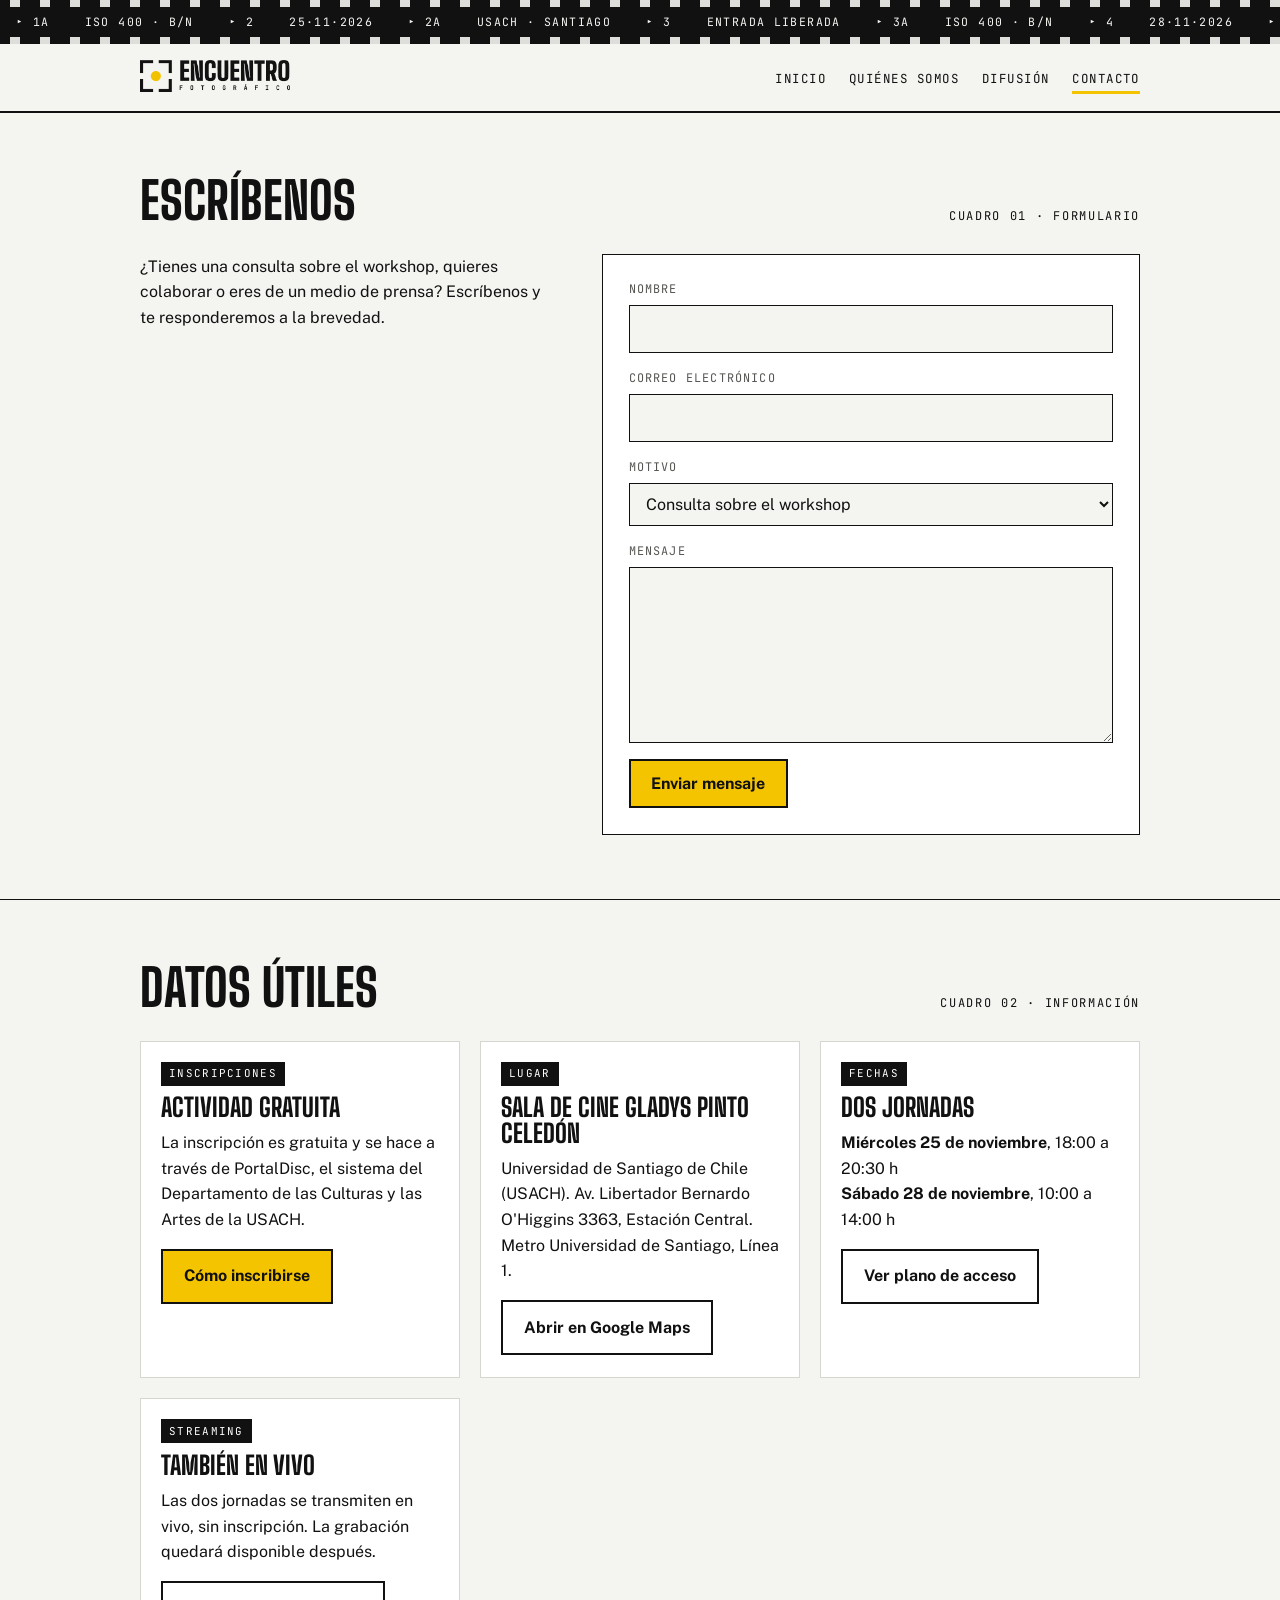
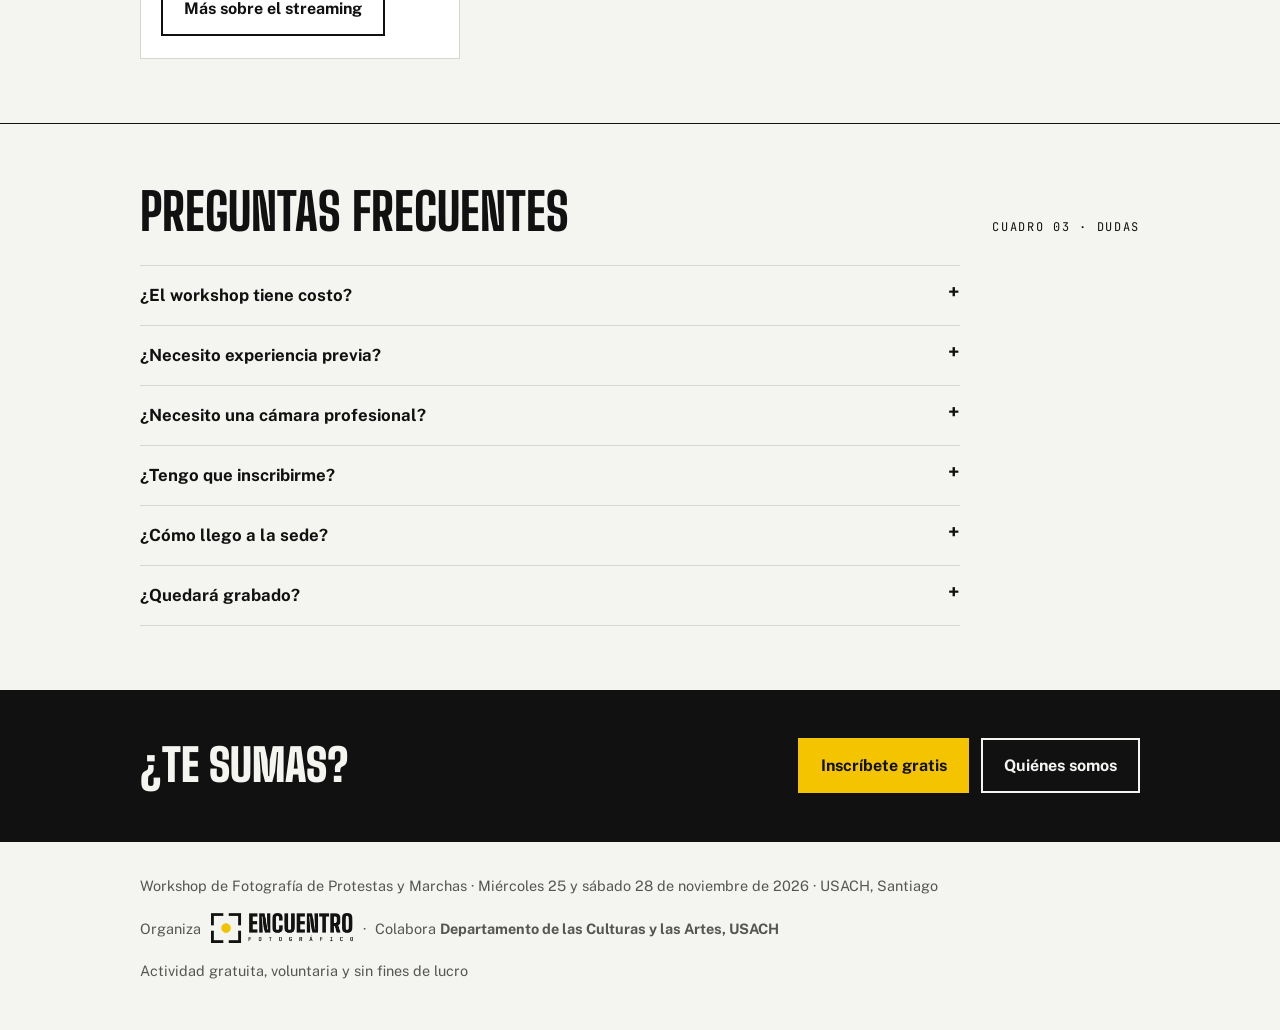
==== contacto.html @ 68d18e59 "Vista previa: gráfica con foto de la flor, título y datos (1200×800, 80 KB) Co-Authored-By: Claude O" ====
<!doctype html>
<html lang="es">
<head>
<meta charset="utf-8">
<meta name="viewport" content="width=device-width,initial-scale=1,viewport-fit=cover">
<meta name="description" content="Inscripciones, lugar, fechas y streaming del Workshop de Fotografía de Protestas y Marchas.">
<meta property="og:title" content="Workshop de Fotografía de Protestas y Marchas">
<meta property="og:description" content="Taller gratuito: técnica, relato, ética y seguridad. Miércoles 25 y sábado 28 de noviembre, USACH, Santiago.">
<meta property="og:type" content="website">
<meta property="og:image" content="https://encuentrofotografico.cl/img/og-grafica.jpg">
<meta property="og:image:secure_url" content="https://encuentrofotografico.cl/img/og-grafica.jpg">
<meta property="og:image:type" content="image/jpeg">
<meta property="og:image:width" content="1200">
<meta property="og:image:height" content="800">
<meta property="og:image:alt" content="Workshop de Fotografía de Protestas y Marchas, gratuito: 25 y 28 de noviembre, USACH, Santiago, también por streaming. Foto de Héctor González de Cunco: un joven ofrece una flor a una fila de carabineros.">
<meta name="twitter:card" content="summary_large_image">

<meta name="theme-color" content="#111111">
<style>*,*::before,*::after{box-sizing:border-box}body{margin:0}img{max-width:100%}[hidden]{display:none!important}</style>
<title>Contacto · Encuentro Fotográfico</title>
<link rel="preconnect" href="https://fonts.googleapis.com">
<link rel="preconnect" href="https://fonts.gstatic.com" crossorigin>
<link rel="stylesheet" href="https://fonts.googleapis.com/css2?family=Big+Shoulders+Display:wght@600;800;900&family=Public+Sans:wght@400;600;700&family=JetBrains+Mono:wght@400;600&display=swap">
<link rel="stylesheet" href="styles.css">
</head>
<body>

<div class="strip" aria-hidden="true"><div class="strip-inner">
  <span>▸ 1A</span><span>ISO 400 · B/N</span><span>▸ 2</span><span>25·11·2026</span><span>▸ 2A</span><span>USACH · SANTIAGO</span><span>▸ 3</span><span>ENTRADA LIBERADA</span><span>▸ 3A</span><span>ISO 400 · B/N</span><span>▸ 4</span><span>28·11·2026</span><span>▸ 4A</span><span>USACH · SANTIAGO</span>
</div></div>

<nav class="site-nav" aria-label="Secciones del sitio">
  <div class="wrap">
    <a class="nav-logo" href="index.html" aria-label="Encuentro Fotográfico, inicio"><img src="img/encuentro-logo-negro.png" alt="" width="1977" height="420"></a>
    <button class="nav-toggle" type="button" aria-expanded="false" aria-controls="nav-panel" aria-label="Abrir menú"><span></span><span></span><span></span></button>
    <div class="nav-panel" id="nav-panel">
      <img decoding="async" loading="lazy" class="panel-logo" src="img/encuentro-logo-blanco.png" alt="Encuentro Fotográfico" width="1977" height="420">
      <div class="panel-title"><span>Workshop gratuito</span><strong>Fotografía de <mark>protestas</mark><br>y marchas</strong></div>
      <ul>
        <li><a href="index.html">Inicio</a></li>
        <li><a href="quienes-somos.html">Quiénes somos</a></li>
        <li><a href="difusion.html">Difusión</a></li>
        <li><a href="contacto.html" aria-current="page">Contacto</a></li>
      </ul>
      <p class="panel-meta">25 y 28 nov 2026 · USACH · Santiago</p>
    </div>
  </div>
</nav>

<main>
  <section class="frame" id="escribenos">
    <div class="wrap">
      <div class="frame-head"><h2>Escríbenos</h2><span class="frame-no">Cuadro 01 · Formulario</span></div>
      <div class="contact">
        <div class="prose">
          <p>¿Tienes una consulta sobre el workshop, quieres colaborar o eres de un medio de prensa? Escríbenos y te responderemos a la brevedad.</p>
                  </div>
        <form id="form-contacto" class="cform" novalidate>
          <label>Nombre<input name="nombre" type="text" autocomplete="name" required></label>
          <label>Correo electrónico<input name="correo" type="email" autocomplete="email" required></label>
          <label>Motivo
            <select name="motivo">
              <option>Consulta sobre el workshop</option>
              <option>Inscripciones</option>
              <option>Prensa</option>
              <option>Quiero colaborar</option>
              <option>Otro</option>
            </select>
          </label>
          <label>Mensaje<textarea name="mensaje" rows="6" required></textarea></label>
          <input type="checkbox" name="botcheck" class="cform-trap" tabindex="-1" autocomplete="off" aria-hidden="true">
          <p class="cform-error" id="cform-error" role="alert" hidden></p>
          <button class="btn" type="submit">Enviar mensaje</button>
          <p class="cform-ok" id="cform-ok" role="status" hidden></p>
        </form>
      </div>
    </div>
  </section>

  <section class="frame" id="datos">
    <div class="wrap">
      <div class="frame-head"><h2>Datos útiles</h2><span class="frame-no">Cuadro 02 · Información</span></div>
      <div class="cards">
        <article class="card">
          <span class="tag">Inscripciones</span>
          <h3>Actividad gratuita</h3>
          <p>La inscripción es gratuita y se hace a través de PortalDisc, el sistema del Departamento de las Culturas y las Artes de la USACH.</p>
          <a class="btn" href="index.html#inscripciones">Cómo inscribirse</a>
        </article>
        <article class="card">
          <span class="tag">Lugar</span>
          <h3>Sala de Cine Gladys Pinto Celedón</h3>
          <p>Universidad de Santiago de Chile (USACH). Av. Libertador Bernardo O'Higgins 3363, Estación Central. Metro Universidad de Santiago, Línea 1.</p>
          <a class="btn ghost" href="https://www.google.com/maps/search/?api=1&amp;query=Universidad+de+Santiago+de+Chile+Alameda+3363" target="_blank" rel="noopener">Abrir en Google Maps</a>
        </article>
        <article class="card">
          <span class="tag">Fechas</span>
          <h3>Dos jornadas</h3>
          <p><strong>Miércoles 25 de noviembre</strong>, 18:00 a 20:30 h<br><strong>Sábado 28 de noviembre</strong>, 10:00 a 14:00 h</p>
          <a class="btn ghost" href="index.html#lugar">Ver plano de acceso</a>
        </article>
        <article class="card">
          <span class="tag">Streaming</span>
          <h3>También en vivo</h3>
          <p>Las dos jornadas se transmiten en vivo, sin inscripción. La grabación quedará disponible después.</p>
          <a class="btn ghost" href="index.html#streaming">Más sobre el streaming</a>
        </article>
      </div>
    </div>
  </section>

  <section class="frame" id="preguntas">
    <div class="wrap">
      <div class="frame-head"><h2>Preguntas frecuentes</h2><span class="frame-no">Cuadro 03 · Dudas</span></div>
      <div class="faq">
        <details><summary>¿El workshop tiene costo?</summary><p>No. Es una actividad gratuita, voluntaria y sin fines de lucro.</p></details>
        <details><summary>¿Necesito experiencia previa?</summary><p>No. El programa está pensado para quienes están empezando en la fotografía.</p></details>
        <details><summary>¿Necesito una cámara profesional?</summary><p>No. Revisaremos cómo trabajar tanto con cámara como con celular.</p></details>
        <details><summary>¿Tengo que inscribirme?</summary><p>Sí, si vas a asistir de forma presencial a la Sala de Cine Gladys Pinto Celedón. La inscripción se hace por PortalDisc. Para seguir el streaming no necesitas inscribirte.</p></details>
        <details><summary>¿Cómo llego a la sede?</summary><p>La sala está en la USACH, a pocos pasos de la estación Universidad de Santiago de la Línea 1 del Metro. En la página de inicio encontrarás el plano de acceso.</p></details>
        <details><summary>¿Quedará grabado?</summary><p>Sí. La grabación quedará disponible después en plataformas de libre acceso.</p></details>
      </div>
    </div>
  </section>
</main>

<section class="band" aria-label="Inscripciones">
  <div class="wrap">
    <strong>¿Te sumas?</strong>
    <div class="cta-row" style="margin-top:0">
      <a class="btn" href="index.html#inscripciones">Inscríbete gratis</a>
      <a class="btn ghost" href="quienes-somos.html">Quiénes somos</a>
    </div>
  </div>
</section>

<footer>
  <div class="wrap">
    <span>Workshop de Fotografía de Protestas y Marchas · Miércoles 25 y sábado 28 de noviembre de 2026 · USACH, Santiago</span>
    <span style="display:flex;align-items:center;gap:.6rem;flex-wrap:wrap">Organiza <img decoding="async" loading="lazy" class="foot-logo" src="img/encuentro-logo-negro.png" alt="Encuentro Fotográfico" width="1977" height="420"> ·<span>Colabora <strong>Departamento de las Culturas y las Artes, USACH</strong></span></span>
    <span style="flex-basis:100%">Actividad gratuita, voluntaria y sin fines de lucro</span>
  </div>
</footer>
<script>
(function(){
  // Envío directo con Web3Forms; la clave es pública por diseño
  const KEY = '91d9ee1f-60c8-4346-acc4-fd7d74a5158f';
  // Respaldo si el servicio falla: el correo se arma aquí para que no quede escrito tal cual
  const to = ['encuentrofotografico.cl', 'gmail.com'].join('@');
  const form = document.getElementById('form-contacto');
  const err = document.getElementById('cform-error');
  const ok = document.getElementById('cform-ok');
  const btn = form.querySelector('button[type="submit"]');
  form.addEventListener('input', () => { err.hidden = true; ok.hidden = true; });
  form.addEventListener('submit', async e => {
    e.preventDefault();
    const f = form.elements;
    const nombre = f.nombre.value.trim(), correo = f.correo.value.trim(), mensaje = f.mensaje.value.trim();
    let msg = '';
    if (!nombre) msg = 'Escribe tu nombre.';
    else if (!correo || !f.correo.checkValidity()) msg = 'Escribe un correo electrónico válido.';
    else if (!mensaje) msg = 'Escribe tu mensaje.';
    if (msg) { err.textContent = msg; err.hidden = false; return; }
    if (f.botcheck.checked) return;
    const subject = 'Encuentro Fotográfico · ' + f.motivo.value + ' · ' + nombre;
    btn.disabled = true; btn.textContent = 'Enviando…';
    try {
      const r = await fetch('https://api.web3forms.com/submit', {
        method: 'POST',
        headers: { 'Content-Type': 'application/json', 'Accept': 'application/json' },
        body: JSON.stringify({
          access_key: KEY, subject, from_name: 'Web Encuentro Fotográfico',
          nombre, email: correo, motivo: f.motivo.value, mensaje
        })
      });
      const data = await r.json();
      if (!r.ok || !data.success) throw new Error(data.message || 'error');
      form.reset();
      ok.textContent = '¡Gracias, ' + nombre + '! Recibimos tu mensaje y te responderemos a la brevedad.';
      ok.hidden = false;
    } catch (_) {
      err.innerHTML = 'No pudimos enviar el mensaje. Inténtalo de nuevo o escríbenos a <a href="mailto:' + to + '?subject=' + encodeURIComponent(subject) + '">' + to + '</a>.';
      err.hidden = false;
    } finally {
      btn.disabled = false; btn.textContent = 'Enviar mensaje';
    }
  });
})();
</script>
<script src="nav.js"></script>
</body>
</html>
---- styles.css ----
/* Layout: una hoja de contactos — cada sección es un "cuadro" del rollo, con marcas de borde de película y datos de exposición como metadatos. */
:root{
  color-scheme:light;
  /* Paleta limitada: blancos, negro y amarillo */
  --paper:#f4f4f1;
  --paper-2:#ffffff;
  --ink:#111111;
  --ink-2:#555552;
  --rule:#d6d6d1;
  --hi:#f5c400;
  --hi-ink:#111111;
  --cobalt:#f5c400;
  --cobalt-ink:#111111;
  --marker:#111111;
  --film:#111111;
  --film-ink:#f4f4f1;
  --ok:#111111;
  --logo-filter:none;
  --map-filter:none;
  --display:"Big Shoulders Display", "Arial Narrow", Impact, sans-serif;
  --body:"Public Sans", "Segoe UI", system-ui, sans-serif;
  --mono:"JetBrains Mono", ui-monospace, Consolas, monospace;
}
@media (prefers-color-scheme: dark){:root[data-theme="auto"]{
  --paper:#0f0f0f; --paper-2:#1a1a1a; --ink:#f4f4f1; --ink-2:#a6a6a2; --rule:#2e2e2e;
  --hi:#f5c400; --hi-ink:#111111;
  --cobalt:#f5c400; --cobalt-ink:#111111; --marker:#a6a6a2; --film:#000000; --film-ink:#f4f4f1; --ok:#f4f4f1; --logo-filter:invert(1); --map-filter:invert(.92) hue-rotate(180deg) brightness(.95) contrast(.9);
  color-scheme:dark;
}}
:root[data-theme="dark"]{
  --paper:#0f0f0f; --paper-2:#1a1a1a; --ink:#f4f4f1; --ink-2:#a6a6a2; --rule:#2e2e2e;
  --hi:#f5c400; --hi-ink:#111111;
  --cobalt:#f5c400; --cobalt-ink:#111111; --marker:#a6a6a2; --film:#000000; --film-ink:#f4f4f1; --ok:#f4f4f1; --logo-filter:invert(1); --map-filter:invert(.92) hue-rotate(180deg) brightness(.95) contrast(.9);
  color-scheme:dark;
}
*{box-sizing:border-box}
body{background:var(--paper);color:var(--ink);font-family:var(--body);font-size:1rem;line-height:1.6}
a{color:var(--ink);text-decoration-color:var(--hi);text-decoration-thickness:3px;text-underline-offset:.2em}
:focus-visible{outline:3px solid var(--ink);outline-offset:2px}
.wrap{max-width:1080px;margin:0 auto;padding-inline:clamp(16px,4vw,40px)}

/* Película: borde con perforaciones */
.strip{background:var(--film);color:var(--film-ink);font-family:var(--mono);font-size:.72rem;letter-spacing:.12em;overflow:hidden;white-space:nowrap}
.strip-inner{display:flex;gap:2.2rem;padding-block:.35rem;padding-inline:16px;position:relative}
.strip::before,.strip::after{content:"";display:block;height:7px;background:repeating-linear-gradient(90deg,transparent 0 10px,var(--paper) 10px 20px,transparent 20px 30px);opacity:.9}
.strip-inner span{flex:none}

/* Carrusel del hero: franja panorámica que recorta las miradas */
.reel{background:var(--film);color:var(--film-ink)}
.reel-view{position:relative;aspect-ratio:21/9;max-height:76vh;width:100%;overflow:hidden;background:#000}
.slide{position:absolute;inset:0;margin:0;opacity:0;transition:opacity .9s ease}
.slide.is-active{opacity:1}
.slide.fit img{object-fit:contain!important;background:#000}
.slide img{width:100%;height:100%;object-fit:cover;object-position:50% 46%;display:block}
.reel-bar{display:flex;flex-wrap:wrap;align-items:center;gap:.6rem 1.4rem;padding:.65rem clamp(16px,4vw,40px);font-family:var(--mono);font-size:.74rem;letter-spacing:.1em;text-transform:uppercase}
.reel-credit{font-family:var(--mono);font-size:.72rem;letter-spacing:.1em;text-transform:uppercase;opacity:.85;min-width:0}
.reel-count{font-weight:600;font-variant-numeric:tabular-nums;flex:none}
.reel-cap{flex:1 1 16rem;min-width:0;color:color-mix(in srgb,var(--film-ink) 75%,#fff)}
.reel-cap a{color:inherit;text-decoration-color:var(--film-ink)}
.reel-ctrl{display:flex;gap:.4rem;flex:none}
.reel-ctrl button{font:inherit;font-size:.9rem;line-height:1;width:2.3rem;height:2.3rem;display:grid;place-items:center;background:transparent;color:var(--film-ink);border:1.5px solid var(--film-ink);cursor:pointer}
.reel-ctrl button:hover{background:var(--film-ink);color:var(--film)}
.reel-ctrl button:focus-visible{outline:2px solid var(--film-ink);outline-offset:2px}
.reel-dots{display:flex;gap:4px;position:absolute;left:clamp(16px,4vw,40px);bottom:.9rem;z-index:2}
.reel-dots button{width:1.6rem;height:4px;padding:0;border:0;background:rgba(255,255,255,.45);cursor:pointer}
.reel-dots button[aria-current="true"]{background:var(--film-ink)}
@media (prefers-reduced-motion:reduce){.slide{transition:none}}
@media (max-width:640px){.reel-view{aspect-ratio:4/3}}
@media (min-width:641px){.reel-view{aspect-ratio:3/2;max-height:84vh}.slide img{object-fit:contain!important;object-position:50% 50%!important}}

.cobrand{display:flex;flex-wrap:wrap;align-items:center;gap:.75rem 1.1rem}
.cb-bf{height:clamp(2.4rem,4.8vw,3.5rem);width:auto;filter:var(--logo-filter);display:block}
.cb-x{font-family:var(--mono);font-size:.78rem;letter-spacing:.12em;text-transform:uppercase;color:var(--ink-2)}
.cb-usach{height:clamp(3.4rem,6.5vw,4.6rem);width:auto;filter:var(--logo-filter);display:block}
.cb-line{margin-top:.8rem;max-width:60ch}
.brand{display:flex;flex-wrap:wrap;align-items:center;gap:.5rem 1rem}
.brand img{height:clamp(1.6rem,3.2vw,2.2rem);width:auto;filter:var(--logo-filter);display:block}
.foot-logo{height:1.9rem;width:auto;filter:var(--logo-filter);display:block}

/* Hero */
.hero{padding-block:clamp(2.5rem,6vw,4.5rem) clamp(2rem,5vw,3.5rem)}
.eyebrow{font-family:var(--mono);font-size:.78rem;letter-spacing:.14em;text-transform:uppercase;color:var(--ink-2)}
.hero h1{font-family:var(--display);font-weight:900;text-transform:uppercase;line-height:.88;letter-spacing:-.005em;font-size:clamp(3.2rem,11vw,8.6rem);margin:.6rem 0 0;text-wrap:balance}
.hero h1 .circled{position:relative;display:inline-block;color:var(--paper);background:var(--ink);padding:0 .08em}
.hero h1 .circled svg{position:absolute;inset:-14% -6% -10% -6%;width:112%;height:124%;pointer-events:none;overflow:visible}
.hero h1 .circled path{fill:none;stroke:var(--ink);stroke-width:3.5;stroke-linecap:round;stroke-dasharray:900;stroke-dashoffset:0}
@media (prefers-reduced-motion:no-preference){
  .hero h1 .circled path{animation:draw 1.1s .35s ease-out both}
  @keyframes draw{from{stroke-dashoffset:900}to{stroke-dashoffset:0}}
}
.hero-grid{display:grid;grid-template-columns:minmax(0,1.4fr) minmax(0,1fr);gap:clamp(1.5rem,4vw,3.5rem);margin-top:2rem;align-items:start}
.lede{font-size:clamp(1.05rem,1.6vw,1.2rem);max-width:60ch;margin:0}
.lede strong{background:linear-gradient(transparent 62%,color-mix(in srgb,var(--hi) 45%,transparent) 62%)}
.facts{border:1.5px solid var(--ink);background:var(--paper-2);font-family:var(--mono);font-size:.82rem}
.facts div{display:grid;grid-template-columns:7.5rem minmax(0,1fr);gap:.75rem;padding:.7rem .9rem;border-top:1px solid var(--rule)}
.facts div:first-child{border-top:0}
.facts dt{color:var(--ink-2);text-transform:uppercase;letter-spacing:.1em;font-size:.7rem;padding-top:.15rem}
.facts dd{margin:0;font-family:var(--body);font-size:.95rem;font-weight:600}
.facts dd small{display:block;font-weight:400;color:var(--ink-2);font-size:.82rem}
.cta-row{display:flex;flex-wrap:wrap;gap:.75rem;margin-top:1.75rem}
.btn{display:inline-flex;align-items:center;gap:.5rem;font-family:var(--body);font-weight:700;font-size:1rem;padding:.8rem 1.3rem;border:2px solid var(--ink);background:var(--cobalt);color:var(--cobalt-ink);text-decoration:none;cursor:pointer}
.btn:hover{filter:brightness(1.08)}
.btn.ghost{background:transparent;color:var(--ink);border-color:var(--ink)}
.btn[disabled]{opacity:.55;cursor:progress}

/* Secciones como cuadros del rollo */
section.frame{padding-block:clamp(2.5rem,6vw,4rem);border-top:1.5px solid var(--ink)}
.frame-head{display:flex;flex-wrap:wrap;align-items:baseline;justify-content:space-between;gap:.5rem 1.5rem;margin-bottom:1.75rem}
.frame-head h2{font-family:var(--display);font-weight:800;text-transform:uppercase;font-size:clamp(2rem,5vw,3.2rem);line-height:.95;margin:0;text-wrap:balance}
.frame-no{font-family:var(--mono);font-size:.75rem;letter-spacing:.14em;color:var(--marker);text-transform:uppercase}

/* Temario */
.modules{display:grid;grid-template-columns:repeat(3,minmax(0,1fr));gap:1.25rem}
.module{background:var(--paper-2);border:1px solid var(--rule);padding:1.25rem 1.25rem 1.4rem;display:flex;flex-direction:column;gap:.75rem;min-width:0}
.exif{font-family:var(--mono);font-size:.72rem;color:var(--ink-2);letter-spacing:.06em;display:flex;flex-wrap:wrap;gap:.25rem .9rem;border-bottom:1px dashed var(--rule);padding-bottom:.6rem}
.module h3{font-family:var(--display);font-weight:800;font-size:1.65rem;text-transform:uppercase;line-height:1;margin:0}
.module.focus{background:var(--hi);color:var(--hi-ink);border:2px solid var(--hi)}
.module.focus .exif{color:inherit;opacity:.75;border-bottom-color:currentColor}
.module.focus .tag{background:var(--hi-ink);color:var(--hi)}
.module ul{margin:0;padding-left:1.1rem;display:grid;gap:.3rem}
.tag{align-self:flex-start;font-family:var(--mono);font-size:.68rem;letter-spacing:.12em;text-transform:uppercase;background:var(--marker);color:var(--paper-2);padding:.2rem .5rem}

/* Exponentes */
.speakers{display:grid;grid-template-columns:repeat(4,minmax(0,1fr));gap:1.25rem}
@media (max-width:1000px){.speakers{grid-template-columns:repeat(2,minmax(0,1fr))}}
.day{align-self:flex-start;font-family:var(--mono);font-size:.68rem;letter-spacing:.12em;text-transform:uppercase;background:var(--hi);color:var(--hi-ink);padding:.2rem .5rem}
.guest{margin-top:2rem;display:grid;grid-template-columns:auto minmax(0,1fr);gap:1.25rem 1.75rem;align-items:start;border:1.5px solid var(--ink);background:var(--paper-2);padding:clamp(1rem,3vw,1.6rem)}
.guest-mark{width:5.5rem;height:5.5rem;display:grid;place-items:center;background:var(--film);color:var(--film-ink);font-family:var(--display);font-weight:900;font-size:1.9rem;letter-spacing:.02em}
.guest-logo{width:7.5rem;height:7.5rem;display:block;object-fit:contain;background:#fff;border:1px solid var(--rule)}
.guest-person{display:flex;align-items:center;gap:.9rem;margin-top:.3rem}
.guest-person img{width:7.5rem;height:9.4rem;object-fit:cover;object-position:50% 25%;display:block;border:4px solid var(--paper);box-shadow:0 0 0 1px var(--rule)}
.guest-person span{display:block;font-family:var(--mono);font-size:.7rem;letter-spacing:.12em;text-transform:uppercase;color:var(--ink-2)}
.guest-person strong{display:block;font-family:var(--display);font-weight:800;font-size:1.4rem;text-transform:uppercase;line-height:1}
.guest-body{display:flex;flex-direction:column;gap:.6rem;min-width:0}
.guest-body .role{font-family:var(--mono);font-size:.74rem;letter-spacing:.08em;text-transform:uppercase;color:var(--ink-2);margin:0}
.guest-body h3{font-family:var(--display);font-weight:800;font-size:1.9rem;text-transform:uppercase;line-height:1;margin:0}
.guest-body p{margin:0;max-width:70ch}
@media (max-width:560px){.guest{grid-template-columns:minmax(0,1fr)}}
.speaker{display:flex;flex-direction:column;gap:.9rem;min-width:0}
.print{aspect-ratio:4/5;max-width:100%;background:var(--film);position:relative;display:grid;place-items:center;overflow:hidden;border:10px solid var(--paper-2);box-shadow:0 0 0 1px var(--rule)}
.print .initials{font-family:var(--display);font-weight:900;font-size:clamp(4rem,10vw,6.5rem);color:var(--paper-2);letter-spacing:-.02em;line-height:1}
.print .edge{position:absolute;left:.6rem;bottom:.5rem;font-family:var(--mono);font-size:.66rem;color:var(--film-ink);letter-spacing:.12em}
.print img{position:absolute;inset:0;width:100%;height:100%;object-fit:cover}
.print .edge{z-index:1;text-shadow:0 1px 2px #000}
.print .grain{position:absolute;inset:0;background:radial-gradient(circle at 30% 25%,rgba(255,255,255,.10),transparent 60%)}
.speaker.tbd .print{background:transparent;border-style:dashed;border-color:var(--rule);border-width:2px;box-shadow:none}
.speaker.tbd .initials{color:var(--rule)}
.speaker h3{font-family:var(--display);font-weight:800;font-size:1.9rem;text-transform:uppercase;line-height:1;margin:0}
.speaker .role{font-family:var(--mono);font-size:.74rem;letter-spacing:.08em;text-transform:uppercase;color:var(--ink-2);margin:0}
.speaker p{margin:0}
.links{display:flex;flex-wrap:wrap;gap:.4rem 1rem;font-size:.92rem;font-weight:600}

/* Lugar */
.partner{margin-top:1.4rem;display:flex;flex-direction:column;gap:.5rem}
.partner span,.collab span{font-family:var(--mono);font-size:.7rem;letter-spacing:.12em;text-transform:uppercase;color:var(--ink-2)}
.partner img{width:min(100%,17rem);height:auto;filter:var(--logo-filter);display:block}
.pin b{width:auto!important;padding:0 .4rem}
.collab{display:flex;align-items:center;gap:.6rem;flex-wrap:wrap;margin-top:1.1rem}
.collab img{height:3.6rem;width:auto;background:#fff;padding:.25rem .45rem;display:block}

.venue{display:grid;grid-template-columns:minmax(0,1fr) minmax(0,1.6fr);gap:clamp(1.5rem,4vw,3rem);align-items:start}
.venue-info p{margin:0 0 1rem;max-width:44ch}
.pill{display:inline-flex;align-items:center;gap:.5rem;font-family:var(--mono);font-size:.72rem;letter-spacing:.12em;text-transform:uppercase;background:var(--hi);color:var(--hi-ink);padding:.3rem .65rem;margin-bottom:1rem}
.pill::before{content:"";width:.5rem;height:.5rem;border-radius:50%;background:currentColor}
@media (prefers-reduced-motion:no-preference){.pill::before{animation:blink 1.6s ease-in-out infinite}@keyframes blink{50%{opacity:.25}}}
.candidates{list-style:none;margin:0;padding:0;border-top:1px solid var(--rule)}
.candidates li{display:grid;grid-template-columns:2rem minmax(0,1fr);gap:.75rem;padding:.85rem 0;border-bottom:1px solid var(--rule)}
.candidates .n{font-family:var(--mono);font-weight:600;font-size:.8rem;width:1.7rem;height:1.7rem;display:grid;place-items:center;background:var(--ink);color:var(--paper)}
.candidates strong{display:block;font-size:1rem}
.candidates span{display:block;color:var(--ink-2);font-size:.88rem}
.candidates a{font-size:.85rem;font-weight:600}
.map .plano{width:100%;height:auto;display:block}
.map{margin:0;position:relative;border:1.5px solid var(--ink);background:var(--paper-2)}
.map-canvas{position:relative;aspect-ratio:1282/670;max-width:100%;overflow:hidden}
.map-canvas img{width:100%;height:100%;display:block;filter:var(--map-filter)}
.pin{position:absolute;transform:translate(-50%,-100%);display:flex;flex-direction:column;align-items:center;pointer-events:none}
.pin b{font-family:var(--mono);font-size:.78rem;width:1.7rem;height:1.7rem;display:grid;place-items:center;background:var(--hi);color:var(--hi-ink);border:2px solid #111;box-shadow:0 2px 6px rgba(0,0,0,.35)}
.pin i{width:2px;height:.7rem;background:#111}
.map figcaption{display:flex;flex-wrap:wrap;justify-content:space-between;gap:.3rem 1rem;padding:.55rem .8rem;font-family:var(--mono);font-size:.68rem;letter-spacing:.06em;color:var(--ink-2);border-top:1px solid var(--rule)}
.map figcaption a{color:inherit}
@media (max-width:860px){.venue{grid-template-columns:minmax(0,1fr)}}

/* Streaming */
.stream{display:grid;grid-template-columns:minmax(0,1.2fr) minmax(0,1fr);gap:clamp(1.5rem,4vw,3rem);align-items:center}
.stream-info p{margin:0 0 1rem;max-width:46ch}
.stream-facts{list-style:none;margin:1.25rem 0 0;padding:0;display:grid;gap:.5rem}
.stream-facts li{display:grid;grid-template-columns:1.6rem minmax(0,1fr);gap:.5rem;align-items:baseline}
.stream-facts li::before{content:"▸";font-family:var(--mono);color:var(--ink)}
.stream-note{font-family:var(--mono);font-size:.74rem;letter-spacing:.08em;text-transform:uppercase;color:var(--ink-2)}
.vf{position:relative;aspect-ratio:16/9;max-width:100%;background:#ecebe6;background-image:url("data:image/svg+xml,%3Csvg xmlns='http://www.w3.org/2000/svg' width='160' height='160'%3E%3Cfilter id='n'%3E%3CfeTurbulence type='fractalNoise' baseFrequency='.9' numOctaves='2' stitchTiles='stitch'/%3E%3CfeColorMatrix values='0 0 0 0 0 0 0 0 0 0 0 0 0 0 0 0 0 0 .14 0'/%3E%3C/filter%3E%3Crect width='100%25' height='100%25' filter='url(%23n)'/%3E%3C/svg%3E");color:#111;font-family:var(--mono);overflow:hidden;border:1px solid #111}
.vf-corner{position:absolute;width:1.6rem;height:1.6rem;border:3px solid #111}
.vf-corner.tl{top:.9rem;left:.9rem;border-right:0;border-bottom:0}
.vf-corner.tr{top:.9rem;right:.9rem;border-left:0;border-bottom:0}
.vf-corner.bl{bottom:.9rem;left:.9rem;border-right:0;border-top:0}
.vf-corner.br{bottom:.9rem;right:.9rem;border-left:0;border-top:0}
.vf-rec{position:absolute;top:1.4rem;left:2.9rem;display:flex;align-items:center;gap:.45rem;font-size:.78rem;font-weight:600;letter-spacing:.14em}
.vf-dot{width:.7rem;height:.7rem;border-radius:50%;background:#111;box-shadow:0 0 0 2px #f5c400}
.vf-tc{position:absolute;top:1.4rem;right:2.9rem;font-size:.78rem;letter-spacing:.1em;font-variant-numeric:tabular-nums}
.vf-center{position:absolute;inset:0;display:grid;place-items:center;text-align:center}
.vf-center strong{display:inline-block;background:#f5c400;padding:.08em .22em;font-family:var(--display);font-weight:900;text-transform:uppercase;font-size:clamp(2.2rem,6vw,3.6rem);line-height:.9;letter-spacing:.01em}
.vf-center span{display:block;font-size:.72rem;letter-spacing:.16em;text-transform:uppercase;margin-top:.5rem;opacity:.8}
.vf-cross{position:absolute;left:50%;top:50%;width:2.4rem;height:2.4rem;transform:translate(-50%,-50%);opacity:.25;pointer-events:none}
.vf-cross::before,.vf-cross::after{content:"";position:absolute;background:#111}
.vf-cross::before{left:50%;top:0;bottom:0;width:1px}
.vf-cross::after{top:50%;left:0;right:0;height:1px}
.vf-bars{position:absolute;bottom:1.4rem;left:2.9rem;display:flex;align-items:flex-end;gap:3px;height:1rem}
.vf-bars i{display:block;width:4px;height:30%;background:#111}
.vf-meta{position:absolute;bottom:1.35rem;right:2.9rem;font-size:.7rem;letter-spacing:.12em;opacity:.85}
.vf-scan{position:absolute;left:0;right:0;height:30%;top:-30%;background:linear-gradient(to bottom,transparent,rgba(17,17,17,.06),transparent);pointer-events:none}
@media (prefers-reduced-motion:no-preference){
  .vf-dot{animation:rec 1.2s ease-in-out infinite}
  @keyframes rec{50%{opacity:.25}}
  .vf-bars i{animation:lvl .9s ease-in-out infinite alternate}
  .vf-bars i:nth-child(2){animation-delay:-.2s}.vf-bars i:nth-child(3){animation-delay:-.5s}.vf-bars i:nth-child(4){animation-delay:-.1s}.vf-bars i:nth-child(5){animation-delay:-.7s}.vf-bars i:nth-child(6){animation-delay:-.35s}
  @keyframes lvl{0%{height:20%}50%{height:90%}100%{height:45%}}
  .vf-scan{animation:scan 4.5s linear infinite}
  @keyframes scan{to{top:100%}}
  .vf-corner{animation:focus 3s ease-in-out infinite}
  @keyframes focus{0%,100%{transform:none}50%{transform:scale(.88)}}
}
@media (max-width:860px){.stream{grid-template-columns:minmax(0,1fr)}}

/* Inscripción */
.signup{display:grid;grid-template-columns:minmax(0,1.3fr) minmax(0,1fr);gap:clamp(1.5rem,4vw,3rem);align-items:center}
.signup-info p{margin:0 0 1rem;max-width:52ch}
.signup-steps{list-style:none;margin:1.2rem 0 0;padding:0;display:grid;gap:.6rem}
.signup-steps li{display:grid;grid-template-columns:2rem minmax(0,1fr);gap:.75rem;align-items:center}
.signup-steps .n{font-family:var(--mono);font-weight:600;font-size:.8rem;width:1.7rem;height:1.7rem;display:grid;place-items:center;background:var(--ink);color:var(--paper)}
.signup-card{background:var(--film);color:#f4f4f1;padding:clamp(1.4rem,3vw,2rem);display:flex;flex-direction:column;gap:1rem}
.signup-card .tag{align-self:flex-start;background:var(--hi);color:var(--hi-ink)}
.signup-card strong{font-family:var(--display);font-weight:900;text-transform:uppercase;font-size:clamp(2rem,4vw,2.8rem);line-height:.9}
.signup-card .btn{justify-content:center;font-size:1.1rem;padding:1rem 1.4rem;background:var(--hi);color:var(--hi-ink);border-color:var(--hi)}
.signup-card small{font-family:var(--mono);font-size:.72rem;letter-spacing:.1em;text-transform:uppercase;color:#b5b5b0}
@media (max-width:860px){.signup{grid-template-columns:minmax(0,1fr)}}

footer{border-top:1.5px solid var(--ink);padding-block:2rem 3rem;font-size:.9rem;color:var(--ink-2)}
.credit{font-family:var(--mono);font-size:.72rem;letter-spacing:.08em;flex-basis:100%;opacity:.8}
footer .wrap{display:flex;flex-wrap:wrap;gap:1rem 2rem;justify-content:space-between}

@media (max-width:860px){
  .hero-grid{grid-template-columns:minmax(0,1fr)}
  .modules,.speakers{grid-template-columns:minmax(0,1fr)}
  .speakers{grid-template-columns:repeat(2,minmax(0,1fr))}
}
@media (max-width:560px){
  .speakers{grid-template-columns:minmax(0,1fr)}
  .print{max-width:320px}
  .facts div{grid-template-columns:minmax(0,1fr);gap:.1rem}
}

/* Navegación entre páginas */
.site-nav{border-bottom:1.5px solid var(--ink);background:var(--paper)}
.site-nav .wrap{display:flex;flex-wrap:wrap;align-items:center;justify-content:space-between;gap:.6rem 1.5rem;padding-block:.7rem}
.site-nav .nav-logo{display:block}
.site-nav .nav-logo img{height:2rem;width:auto;display:block;filter:var(--logo-filter)}
.site-nav ul{list-style:none;margin:0;padding:0;display:flex;flex-wrap:wrap;gap:.3rem 1.4rem}
.site-nav a{font-family:var(--mono);font-size:.78rem;letter-spacing:.12em;text-transform:uppercase;text-decoration:none;color:var(--ink);padding-block:.3rem;border-bottom:3px solid transparent}
.site-nav a:hover{border-bottom-color:var(--rule)}
.site-nav a[aria-current="page"]{border-bottom-color:var(--hi)}

/* Páginas interiores */
.page-hero{padding-block:clamp(2.5rem,6vw,4.5rem) clamp(1.5rem,4vw,2.5rem)}
.page-hero h1{font-family:var(--display);font-weight:900;text-transform:uppercase;line-height:.9;font-size:clamp(3rem,10vw,7rem);margin:.6rem 0 1.25rem;text-wrap:balance}
.prose{max-width:62ch}
.prose p{margin:0 0 1rem}
.cards{display:grid;grid-template-columns:repeat(auto-fit,minmax(15rem,1fr));gap:1.25rem}
.card{background:var(--paper-2);border:1px solid var(--rule);padding:1.25rem 1.25rem 1.4rem;display:flex;flex-direction:column;gap:.6rem;min-width:0}
.card h3{font-family:var(--display);font-weight:800;font-size:1.6rem;text-transform:uppercase;line-height:1;margin:0}
.card p{margin:0}
.card .btn{align-self:flex-start;margin-top:.4rem}
.people{list-style:none;margin:0;padding:0;display:grid;grid-template-columns:repeat(auto-fit,minmax(13rem,1fr));gap:.75rem 1.25rem}
.people li{border-top:1px solid var(--rule);padding-top:.6rem}
.people strong{display:block;font-family:var(--display);font-weight:800;font-size:1.35rem;text-transform:uppercase;line-height:1}
.people span{display:block;color:var(--ink-2);font-size:.9rem}
.collab-logo{width:min(100%,18rem);height:auto;filter:var(--logo-filter);display:block;margin-top:.5rem}

/* Quiénes somos y Contacto: piezas adicionales */
.page-hero .hero-grid{margin-top:0;align-items:center}
.mosaic{display:grid;grid-template-columns:repeat(2,minmax(0,1fr));grid-template-rows:repeat(2,minmax(0,1fr));gap:.5rem;aspect-ratio:1/1}
.mosaic figure{margin:0;position:relative;overflow:hidden;background:#000}
.mosaic figure:first-child{grid-row:span 2}
.mosaic img{width:100%;height:100%;object-fit:cover;display:block}
.mosaic figcaption{position:absolute;left:.5rem;bottom:.4rem;font-family:var(--mono);font-size:.62rem;letter-spacing:.08em;text-transform:uppercase;color:#fff;text-shadow:0 1px 2px #000}
.numbered{counter-reset:n;list-style:none;margin:0;padding:0;display:grid;grid-template-columns:repeat(auto-fit,minmax(15rem,1fr));gap:1.25rem}
.numbered li{counter-increment:n;border-top:3px solid var(--ink);padding-top:.8rem;display:flex;flex-direction:column;gap:.4rem}
.numbered li::before{content:"0" counter(n);font-family:var(--mono);font-size:.75rem;letter-spacing:.14em;color:var(--ink-2)}
.numbered strong{font-family:var(--display);font-weight:800;font-size:1.5rem;text-transform:uppercase;line-height:1}
.numbered span{color:var(--ink-2)}
.quote{font-family:var(--display);font-weight:800;text-transform:uppercase;font-size:clamp(1.6rem,3.6vw,2.4rem);line-height:1.02;margin:0;max-width:24ch}
.why{display:grid;grid-template-columns:minmax(0,1fr) minmax(0,1.3fr);gap:clamp(1.5rem,4vw,3rem);align-items:start}
@media (max-width:860px){.why{grid-template-columns:minmax(0,1fr)}}
.team{display:grid;grid-template-columns:repeat(5,minmax(0,1fr));gap:1rem}
@media (max-width:1000px){.team{grid-template-columns:repeat(3,minmax(0,1fr))}}
@media (max-width:560px){.team{grid-template-columns:repeat(2,minmax(0,1fr))}}
.team figure{margin:0;display:flex;flex-direction:column;gap:.5rem}
.team img{width:100%;height:auto;aspect-ratio:4/5;object-fit:cover;display:block;filter:grayscale(1);border:6px solid var(--paper-2);box-shadow:0 0 0 1px var(--rule)}
.team strong{font-family:var(--display);font-weight:800;font-size:1.25rem;text-transform:uppercase;line-height:1;display:block}
.team span{font-size:.85rem;color:var(--ink-2);display:block}
.band{background:var(--film);color:#f4f4f1;padding-block:clamp(2rem,5vw,3rem)}
.band .wrap{display:flex;flex-wrap:wrap;align-items:center;justify-content:space-between;gap:1.25rem}
.band strong{font-family:var(--display);font-weight:900;text-transform:uppercase;font-size:clamp(1.8rem,4vw,2.8rem);line-height:.95}
.band .btn{background:var(--hi);color:var(--hi-ink);border-color:var(--hi)}
.band .btn.ghost{background:transparent;color:#f4f4f1;border-color:#f4f4f1}
.faq{display:grid;gap:0;border-top:1px solid var(--rule);max-width:820px}
.faq details{border-bottom:1px solid var(--rule)}
.faq summary{cursor:pointer;list-style:none;display:flex;justify-content:space-between;gap:1rem;padding:1rem 0;font-weight:700;font-size:1.05rem}
.faq summary::-webkit-details-marker{display:none}
.faq summary::after{content:"+";font-family:var(--mono);font-size:1.2rem;line-height:1}
.faq details[open] summary::after{content:"–"}
.faq details p{margin:0 0 1rem;max-width:66ch;color:var(--ink-2)}

.team.org{grid-template-columns:repeat(3,minmax(0,1fr));max-width:820px}
@media (max-width:560px){.team.org{grid-template-columns:repeat(2,minmax(0,1fr))}}
.ph-initials{width:100%;aspect-ratio:4/5;display:grid;place-items:center;background:var(--film);color:#f4f4f1;font-family:var(--display);font-weight:900;font-size:clamp(3rem,8vw,5rem);letter-spacing:-.02em;border:6px solid var(--paper-2);box-shadow:0 0 0 1px var(--rule)}

/* Formulario de contacto */
.contact{display:grid;grid-template-columns:minmax(0,1fr) minmax(0,1.3fr);gap:clamp(1.5rem,4vw,3rem);align-items:start}
@media (max-width:860px){.contact{grid-template-columns:minmax(0,1fr)}}
.cform{display:grid;gap:1rem;background:var(--paper-2);border:1.5px solid var(--ink);padding:clamp(1.1rem,3vw,1.6rem)}
.cform label{display:grid;gap:.35rem;font-family:var(--mono);font-size:.74rem;letter-spacing:.1em;text-transform:uppercase;color:var(--ink-2)}
.cform input,.cform select,.cform textarea{font:inherit;font-family:var(--body);font-size:1rem;letter-spacing:0;text-transform:none;color:var(--ink);background:var(--paper);border:1.5px solid var(--ink);padding:.65rem .75rem;width:100%;border-radius:0}
.cform textarea{resize:vertical;min-height:8rem}
.cform .btn{justify-self:start}
.cform-error{margin:0;font-size:.9rem;font-weight:600;color:#b3261e}
.cform-alt{margin:0;font-size:.85rem;color:var(--ink-2)}

/* Menú hamburguesa para móvil */
.nav-toggle{display:none}
.panel-logo,.panel-meta,.panel-title{display:none}
.nav-panel{display:contents}
@media (max-width:700px){
  .site-nav .wrap{flex-wrap:nowrap}
  .nav-toggle{display:grid;place-content:center;gap:6px;width:2.9rem;height:2.9rem;padding:0;background:transparent;border:1.5px solid var(--ink);cursor:pointer;position:relative;z-index:60;transition:border-color .3s}
  .nav-toggle span{display:block;width:1.35rem;height:2px;background:var(--ink);transition:transform .45s cubic-bezier(.7,0,.2,1),opacity .25s,background .3s}
  .site-nav.open .nav-toggle{border-color:#f4f4f1}
  .site-nav.open .nav-toggle span{background:#f4f4f1}
  .site-nav.open .nav-toggle span:nth-child(1){transform:translateY(8px) rotate(45deg)}
  .site-nav.open .nav-toggle span:nth-child(2){opacity:0;transform:scaleX(0)}
  .site-nav.open .nav-toggle span:nth-child(3){transform:translateY(-8px) rotate(-45deg)}
  .nav-panel{display:flex;flex-direction:column;justify-content:center;gap:1.6rem;position:fixed;inset:0;z-index:50;background:#111;color:#f4f4f1;padding:5rem 24px 2.5rem;
    transform:translateX(100%);visibility:hidden;box-shadow:-24px 0 48px rgba(0,0,0,.25);
    transition:transform .5s cubic-bezier(.7,0,.2,1),visibility 0s linear .5s}
  .site-nav.open .nav-panel{transform:none;visibility:visible;transition:transform .55s cubic-bezier(.2,.8,.2,1),visibility 0s}
  .panel-logo{display:block;height:2.6rem;width:auto;align-self:flex-start;opacity:0;transform:translateX(40px);transition:opacity .3s,transform .3s}
  .panel-title{display:flex;flex-direction:column;gap:.45rem;border-bottom:1px solid #3a3a3a;padding-bottom:1.4rem;opacity:0;transform:translateX(40px);transition:opacity .25s,transform .25s}
  .panel-title span{font-family:var(--mono);font-size:.66rem;letter-spacing:.16em;text-transform:uppercase;color:#c9c9c9}
  .panel-title strong{font-family:var(--display);font-weight:900;text-transform:uppercase;font-size:clamp(1.5rem,7vw,2rem);line-height:.9}
  .panel-title mark{background:var(--hi);color:#111;padding:0 .08em}
  .site-nav.open .panel-title{opacity:1;transform:none;transition:opacity .5s .24s,transform .5s .24s cubic-bezier(.2,.8,.2,1)}
  .site-nav .nav-panel ul{flex-direction:column;gap:.2rem}
  .site-nav .nav-panel a{display:inline-block;font-family:var(--display);font-weight:900;font-size:clamp(2rem,10vw,2.8rem);line-height:1.05;letter-spacing:0;color:#f4f4f1;border-bottom:0;padding:0;
    opacity:0;transform:translateX(40px);transition:opacity .25s,transform .25s}
  .site-nav .nav-panel a[aria-current="page"]{color:var(--hi)}
  .panel-meta{display:block;margin:0;font-family:var(--mono);font-size:.72rem;letter-spacing:.12em;text-transform:uppercase;color:#b5b5b0;opacity:0;transition:opacity .25s}
  .site-nav.open .panel-logo{opacity:1;transform:none;transition:opacity .45s .2s,transform .45s .2s}
  .site-nav.open .nav-panel a{opacity:1;transform:none;transition:opacity .5s,transform .5s cubic-bezier(.2,.8,.2,1)}
  .site-nav.open .nav-panel li:nth-child(1) a{transition-delay:.28s}
  .site-nav.open .nav-panel li:nth-child(2) a{transition-delay:.36s}
  .site-nav.open .nav-panel li:nth-child(3) a{transition-delay:.44s}
  .site-nav.open .nav-panel li:nth-child(4) a{transition-delay:.52s}
  .site-nav.open .panel-meta{opacity:1;transition:opacity .5s .55s}
  body.menu-open{overflow:hidden}
}
@media (max-width:700px) and (prefers-reduced-motion:reduce){
  .nav-panel,.site-nav.open .nav-panel,.nav-toggle span,.panel-logo,.panel-title,.site-nav .nav-panel a,.panel-meta{transition:none!important}
}

/* Difusión */
.caption-box{display:grid;gap:1rem;max-width:760px}
.caption-box textarea{font:inherit;font-size:.95rem;line-height:1.5;color:var(--ink);background:var(--paper-2);border:1.5px solid var(--ink);padding:.9rem 1rem;width:100%;resize:vertical;border-radius:0}
.copy-msg{font-family:var(--mono);font-size:.78rem;letter-spacing:.08em;color:var(--ink-2);align-self:center}
.gallery{display:grid;gap:1.25rem}
.g-afiche{grid-template-columns:repeat(auto-fill,minmax(14rem,1fr))}
.g-feed{grid-template-columns:repeat(auto-fill,minmax(12rem,1fr))}
.g-story{grid-template-columns:repeat(auto-fill,minmax(9.5rem,1fr))}
.piece-card{margin:0;display:flex;flex-direction:column;gap:.55rem;min-width:0}
.piece-thumb{display:block;border:1px solid var(--rule);background:var(--paper-2);padding:6px;transition:transform .25s,box-shadow .25s}
.piece-thumb:hover{transform:translateY(-3px);box-shadow:0 8px 20px rgba(0,0,0,.12)}
.piece-thumb img{width:100%;height:auto;display:block}
.piece-card strong{display:block;font-family:var(--display);font-weight:800;font-size:1.15rem;text-transform:uppercase;line-height:1}
.piece-card span{display:block;font-size:.82rem;color:var(--ink-2)}
.piece-dl{align-self:flex-start;padding:.45rem .8rem;font-size:.85rem}
.zip-row{margin:1.75rem 0 0}
@media (max-width:560px){.g-afiche,.g-feed,.g-story{grid-template-columns:repeat(2,minmax(0,1fr))}}

/* Intermedio: blanco y negro con acentos en amarillo.
   El amarillo queda solo en: "protestas" del título, botones principales, página actual del menú,
   punto del logo, estrella del plano, "En vivo" del streaming y menú móvil. */
a{text-decoration-color:#9a9a96}
.lede strong{background:linear-gradient(transparent 62%,color-mix(in srgb,var(--ink) 14%,transparent) 62%)}
.day,.pill{background:var(--ink);color:var(--paper)}
.module.focus{background:var(--film);color:#f4f4f1;border-color:var(--film)}
.module.focus .tag{background:var(--hi);color:var(--hi-ink)}
.signup-card .tag{background:#f4f4f1;color:#111}
.guest-logo{filter:grayscale(1)}

/* Modo oscuro: logo blanco en vez de invertir (el punto amarillo se volvía azul) */
@media (prefers-color-scheme: dark){:root[data-theme="auto"] img[src$="encuentro-logo-negro.png"]{content:url(img/encuentro-logo-blanco.png);filter:none}}
:root[data-theme="dark"] img[src$="encuentro-logo-negro.png"]{content:url(img/encuentro-logo-blanco.png);filter:none}

/* Formulario: confirmación y trampa para bots */
.cform-ok{margin:0;padding:.75rem .9rem;background:var(--hi);color:var(--hi-ink);font-weight:600}
.cform-trap{position:absolute;left:-9999px;width:1px;height:1px;opacity:0}
.cform .btn:disabled{opacity:.6;cursor:progress}

/* Breve bio de Javier García en la ficha del ODC */
.guest-person p{margin:.45rem 0 0;font-size:.95rem;line-height:1.5;max-width:52ch}
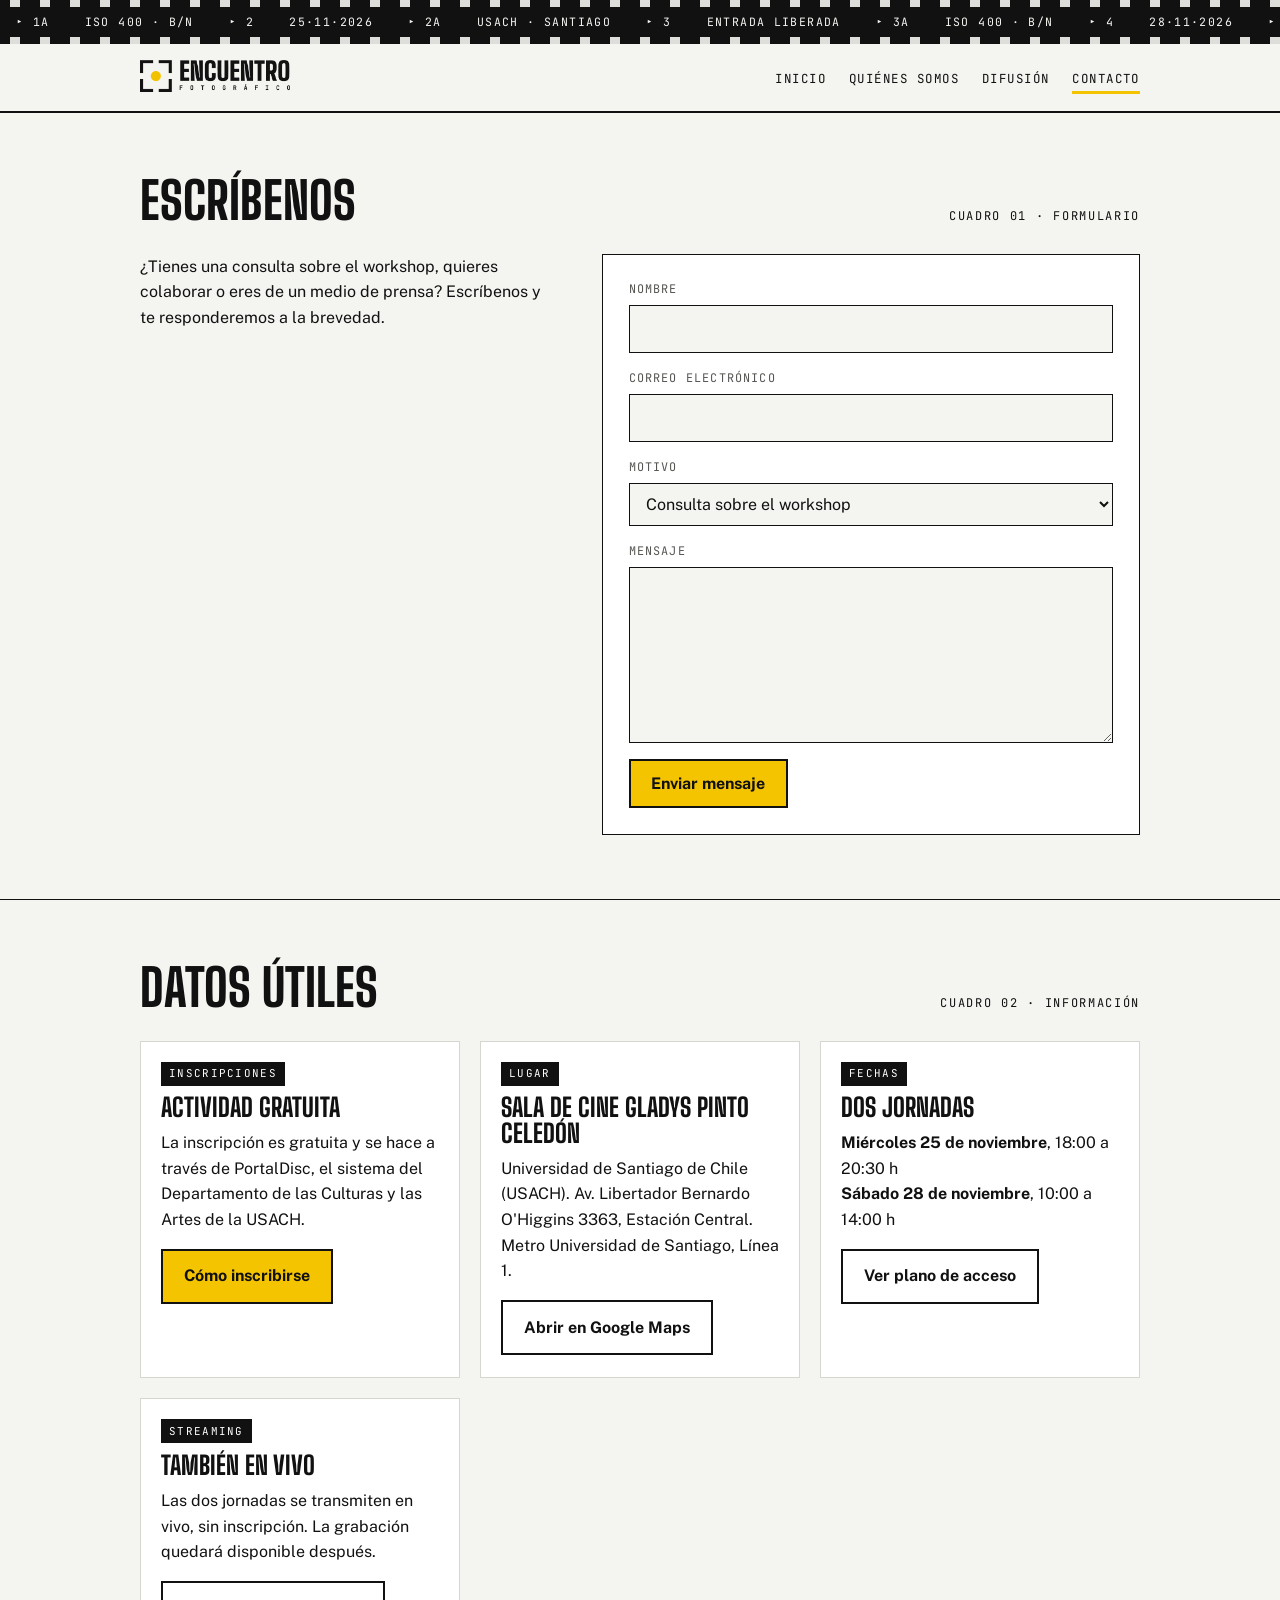
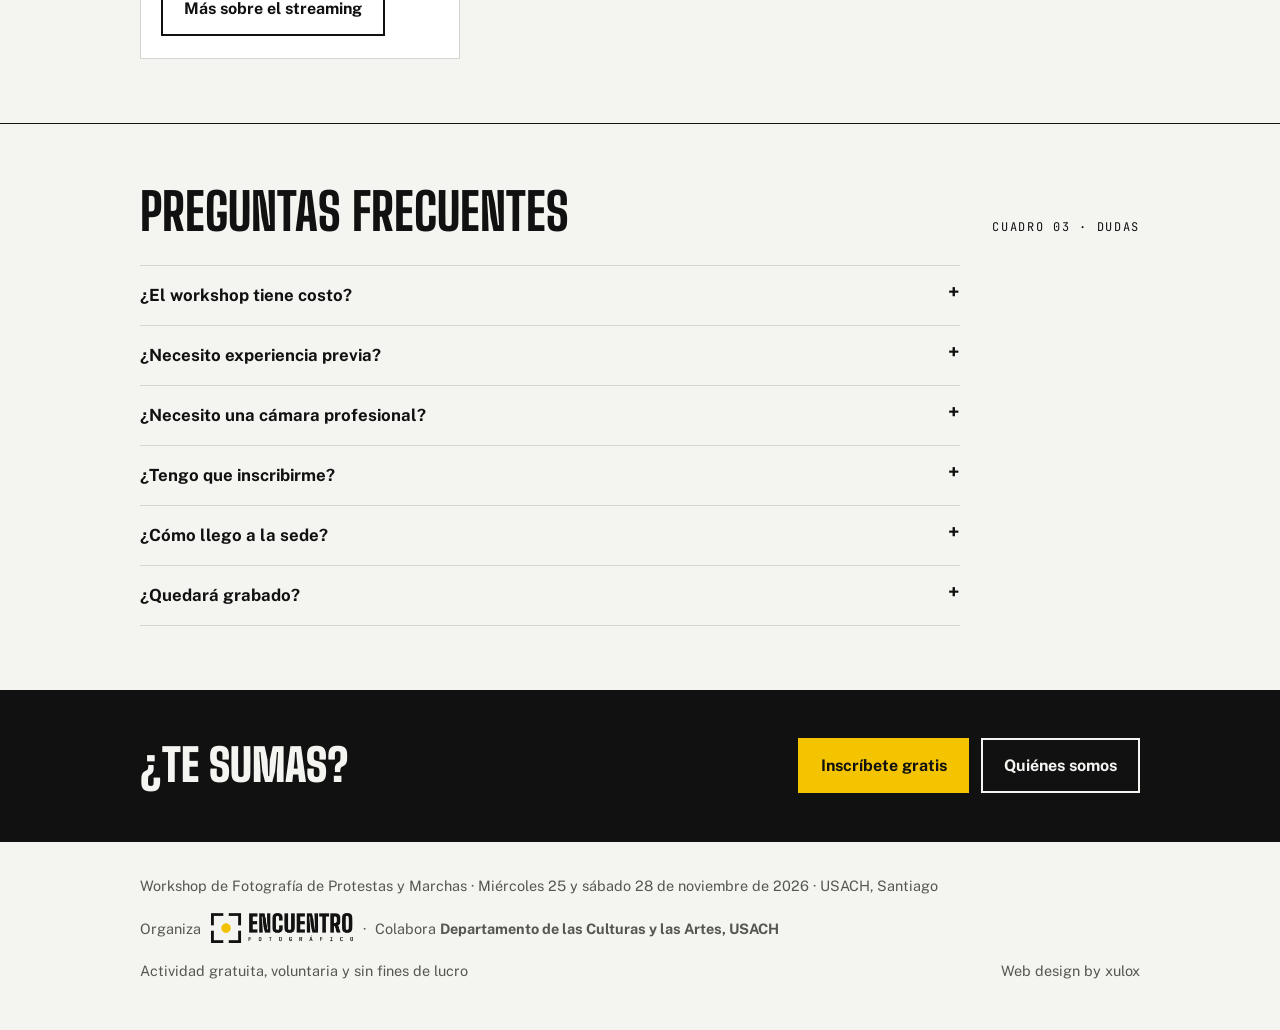
==== commit fe054bab: "Footer: Web design by xulox Co-Authored-By: Claude Opus 5.5 <noreply@anthropic.com>" ====
--- a/contacto.html
+++ b/contacto.html
@@ -138,7 +138,7 @@
   <div class="wrap">
     <span>Workshop de Fotografía de Protestas y Marchas · Miércoles 25 y sábado 28 de noviembre de 2026 · USACH, Santiago</span>
     <span style="display:flex;align-items:center;gap:.6rem;flex-wrap:wrap">Organiza <img decoding="async" loading="lazy" class="foot-logo" src="img/encuentro-logo-negro.png" alt="Encuentro Fotográfico" width="1977" height="420"> ·<span>Colabora <strong>Departamento de las Culturas y las Artes, USACH</strong></span></span>
-    <span style="flex-basis:100%">Actividad gratuita, voluntaria y sin fines de lucro</span>
+    <span style="flex-basis:100%;display:flex;flex-wrap:wrap;justify-content:space-between;gap:.5rem 2rem"><span>Actividad gratuita, voluntaria y sin fines de lucro</span><span>Web design by xulox</span></span>
   </div>
 </footer>
 <script>
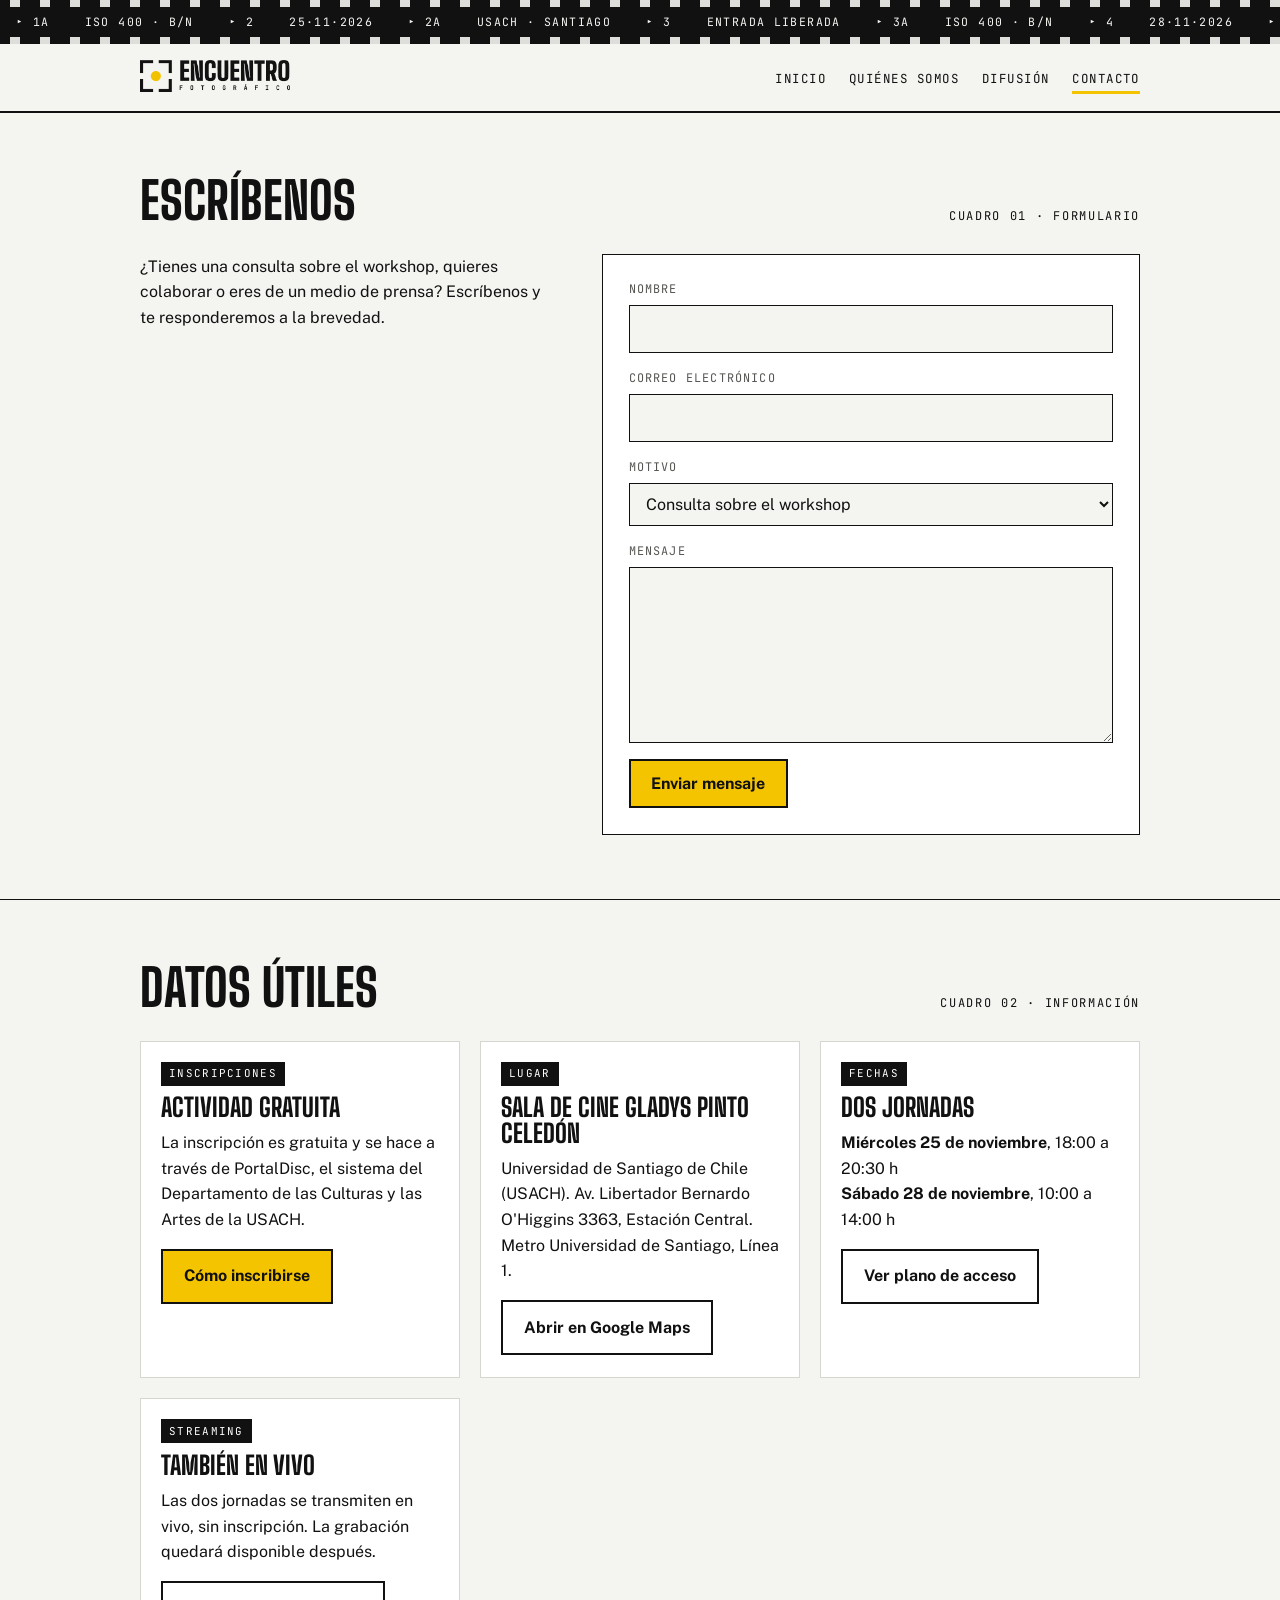
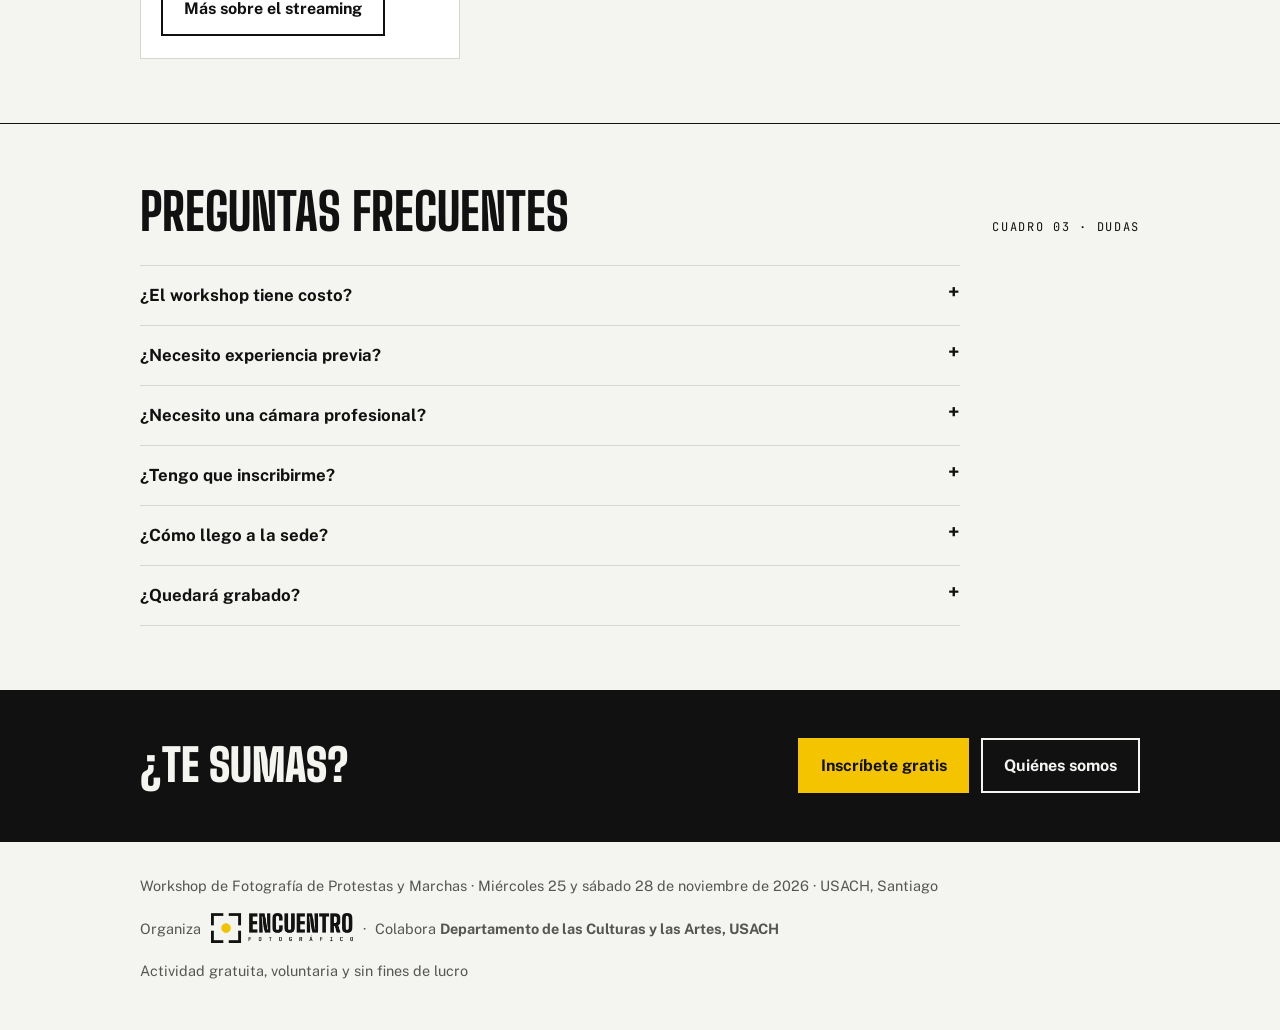
==== commit 11e02132: "Footer: quitar crédito de diseño web Co-Authored-By: Claude Opus 5.5 <noreply@anthropic.com>" ====
--- a/contacto.html
+++ b/contacto.html
@@ -138,7 +138,7 @@
   <div class="wrap">
     <span>Workshop de Fotografía de Protestas y Marchas · Miércoles 25 y sábado 28 de noviembre de 2026 · USACH, Santiago</span>
     <span style="display:flex;align-items:center;gap:.6rem;flex-wrap:wrap">Organiza <img decoding="async" loading="lazy" class="foot-logo" src="img/encuentro-logo-negro.png" alt="Encuentro Fotográfico" width="1977" height="420"> ·<span>Colabora <strong>Departamento de las Culturas y las Artes, USACH</strong></span></span>
-    <span style="flex-basis:100%;display:flex;flex-wrap:wrap;justify-content:space-between;gap:.5rem 2rem"><span>Actividad gratuita, voluntaria y sin fines de lucro</span><span>Web design by xulox</span></span>
+    <span style="flex-basis:100%">Actividad gratuita, voluntaria y sin fines de lucro</span>
   </div>
 </footer>
 <script>
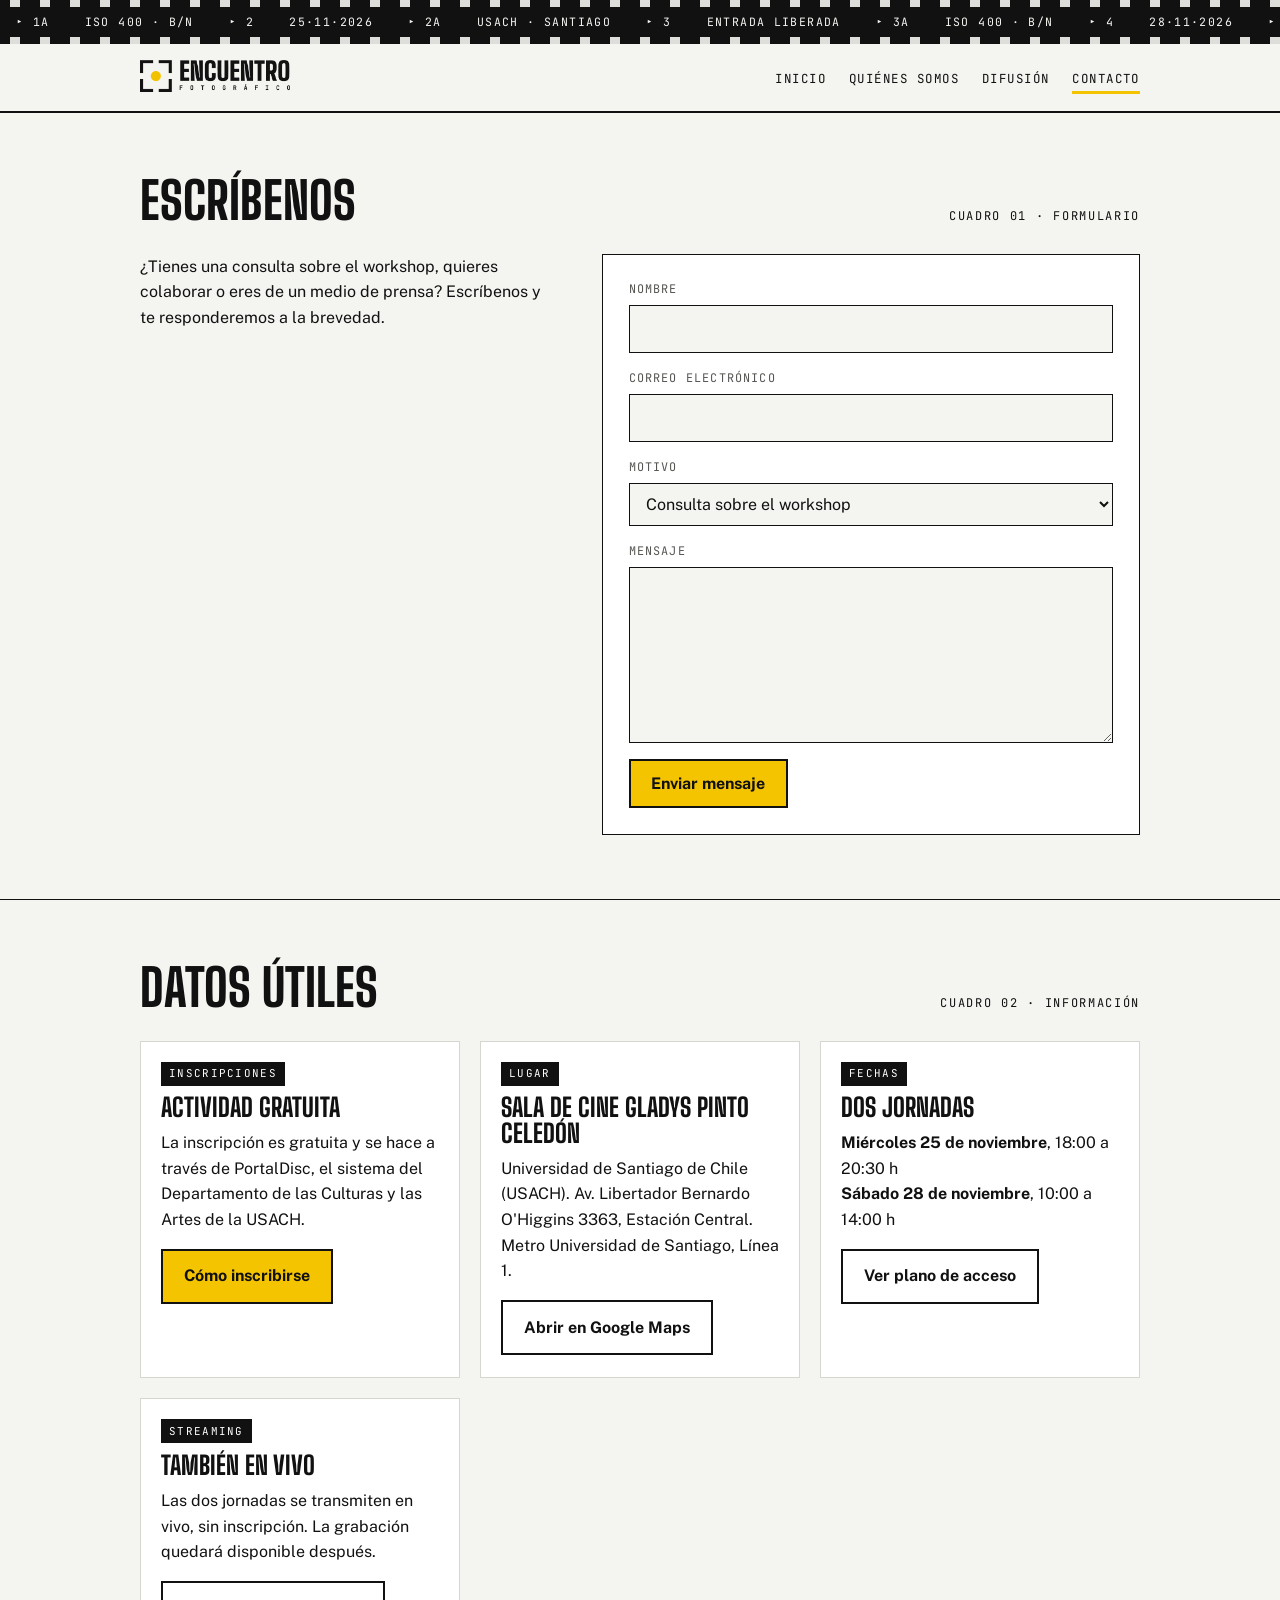
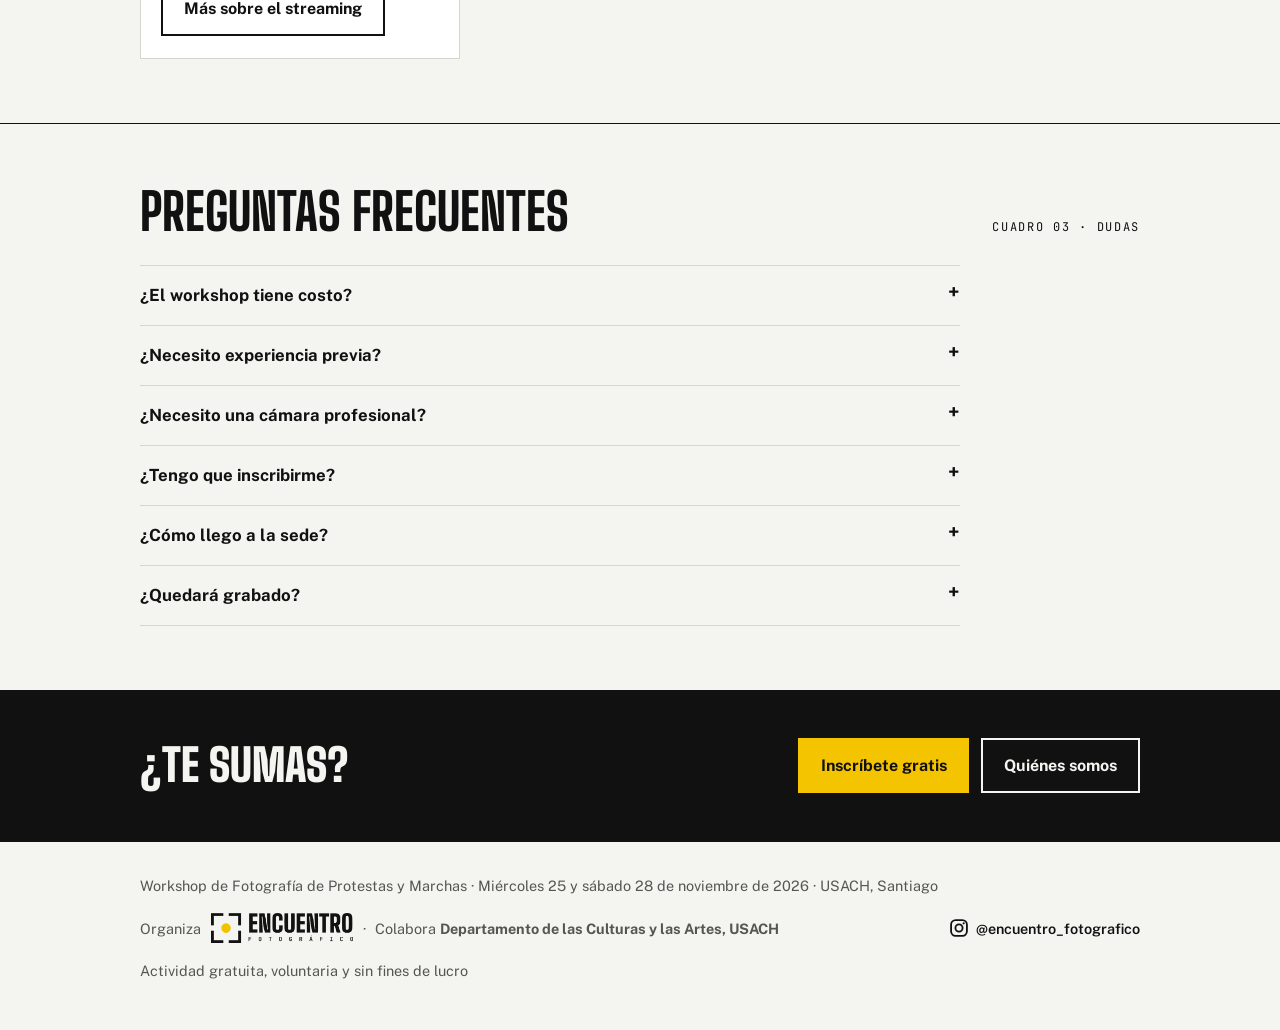
==== commit beb15ac6: "Footer: enlace a Instagram @encuentro_fotografico con icono Co-Authored-By: Claude Opus 5.5 <noreply" ====
--- a/contacto.html
+++ b/contacto.html
@@ -5,7 +5,7 @@
 <meta name="viewport" content="width=device-width,initial-scale=1,viewport-fit=cover">
 <meta name="description" content="Inscripciones, lugar, fechas y streaming del Workshop de Fotografía de Protestas y Marchas.">
 <meta property="og:title" content="Workshop de Fotografía de Protestas y Marchas">
-<meta property="og:description" content="Taller gratuito: técnica, relato, ética y seguridad. Miércoles 25 y sábado 28 de noviembre, USACH, Santiago.">
+<meta property="og:description" content="Taller gratuito: técnica, relato, ética y seguridad. Miércoles 25 y sábado 28 de noviembre, USACH, Santiago. Instagram @encuentro_fotografico">
 <meta property="og:type" content="website">
 <meta property="og:image" content="https://encuentrofotografico.cl/img/og-grafica.jpg">
 <meta property="og:image:secure_url" content="https://encuentrofotografico.cl/img/og-grafica.jpg">
@@ -138,6 +138,7 @@
   <div class="wrap">
     <span>Workshop de Fotografía de Protestas y Marchas · Miércoles 25 y sábado 28 de noviembre de 2026 · USACH, Santiago</span>
     <span style="display:flex;align-items:center;gap:.6rem;flex-wrap:wrap">Organiza <img decoding="async" loading="lazy" class="foot-logo" src="img/encuentro-logo-negro.png" alt="Encuentro Fotográfico" width="1977" height="420"> ·<span>Colabora <strong>Departamento de las Culturas y las Artes, USACH</strong></span></span>
+    <a class="foot-ig" href="https://www.instagram.com/encuentro_fotografico/" target="_blank" rel="noopener"><svg viewBox="0 0 24 24" width="20" height="20" aria-hidden="true" fill="none" stroke="currentColor" stroke-width="2.2"><rect x="2.5" y="2.5" width="19" height="19" rx="5.5"/><circle cx="12" cy="12" r="4.3"/><circle cx="17.6" cy="6.4" r="1.3" fill="currentColor" stroke="none"/></svg>@encuentro_fotografico<span class="sr-only"> en Instagram</span></a>
     <span style="flex-basis:100%">Actividad gratuita, voluntaria y sin fines de lucro</span>
   </div>
 </footer>
--- a/styles.css
+++ b/styles.css
@@ -229,12 +229,19 @@
 .signup-card{background:var(--film);color:#f4f4f1;padding:clamp(1.4rem,3vw,2rem);display:flex;flex-direction:column;gap:1rem}
 .signup-card .tag{align-self:flex-start;background:var(--hi);color:var(--hi-ink)}
 .signup-card strong{font-family:var(--display);font-weight:900;text-transform:uppercase;font-size:clamp(2rem,4vw,2.8rem);line-height:.9}
-.signup-card .btn{justify-content:center;font-size:1.1rem;padding:1rem 1.4rem;background:var(--hi);color:var(--hi-ink);border-color:var(--hi)}
+.signup-card .btn{justify-content:space-between;font-size:1.1rem;padding:1rem 1.4rem;background:var(--hi);color:var(--hi-ink);border-color:var(--hi)}
+.signup-top{display:flex;justify-content:space-between;align-items:center;gap:1rem}
+.signup-top .tag{align-self:center}
+.pd-logo{width:clamp(64px,8vw,84px);height:auto;display:block}
+.signup-card .btn b{font-weight:800}
 .signup-card small{font-family:var(--mono);font-size:.72rem;letter-spacing:.1em;text-transform:uppercase;color:#b5b5b0}
 @media (max-width:860px){.signup{grid-template-columns:minmax(0,1fr)}}
 
 footer{border-top:1.5px solid var(--ink);padding-block:2rem 3rem;font-size:.9rem;color:var(--ink-2)}
 .credit{font-family:var(--mono);font-size:.72rem;letter-spacing:.08em;flex-basis:100%;opacity:.8}
+footer .foot-ig{display:inline-flex;align-items:center;gap:.45rem;color:var(--ink);font-weight:600;text-decoration:none}
+footer .foot-ig:hover{text-decoration:underline}
+.sr-only{position:absolute;width:1px;height:1px;overflow:hidden;clip:rect(0 0 0 0);white-space:nowrap}
 footer .wrap{display:flex;flex-wrap:wrap;gap:1rem 2rem;justify-content:space-between}
 
 @media (max-width:860px){
@@ -370,7 +377,6 @@
 .caption-box textarea{font:inherit;font-size:.95rem;line-height:1.5;color:var(--ink);background:var(--paper-2);border:1.5px solid var(--ink);padding:.9rem 1rem;width:100%;resize:vertical;border-radius:0}
 .copy-msg{font-family:var(--mono);font-size:.78rem;letter-spacing:.08em;color:var(--ink-2);align-self:center}
 .gallery{display:grid;gap:1.25rem}
-.g-afiche{grid-template-columns:repeat(auto-fill,minmax(14rem,1fr))}
 .g-feed{grid-template-columns:repeat(auto-fill,minmax(12rem,1fr))}
 .g-story{grid-template-columns:repeat(auto-fill,minmax(9.5rem,1fr))}
 .piece-card{margin:0;display:flex;flex-direction:column;gap:.55rem;min-width:0}
@@ -381,7 +387,7 @@
 .piece-card span{display:block;font-size:.82rem;color:var(--ink-2)}
 .piece-dl{align-self:flex-start;padding:.45rem .8rem;font-size:.85rem}
 .zip-row{margin:1.75rem 0 0}
-@media (max-width:560px){.g-afiche,.g-feed,.g-story{grid-template-columns:repeat(2,minmax(0,1fr))}}
+@media (max-width:560px){.g-feed,.g-story{grid-template-columns:repeat(2,minmax(0,1fr))}}
 
 /* Intermedio: blanco y negro con acentos en amarillo.
    El amarillo queda solo en: "protestas" del título, botones principales, página actual del menú,
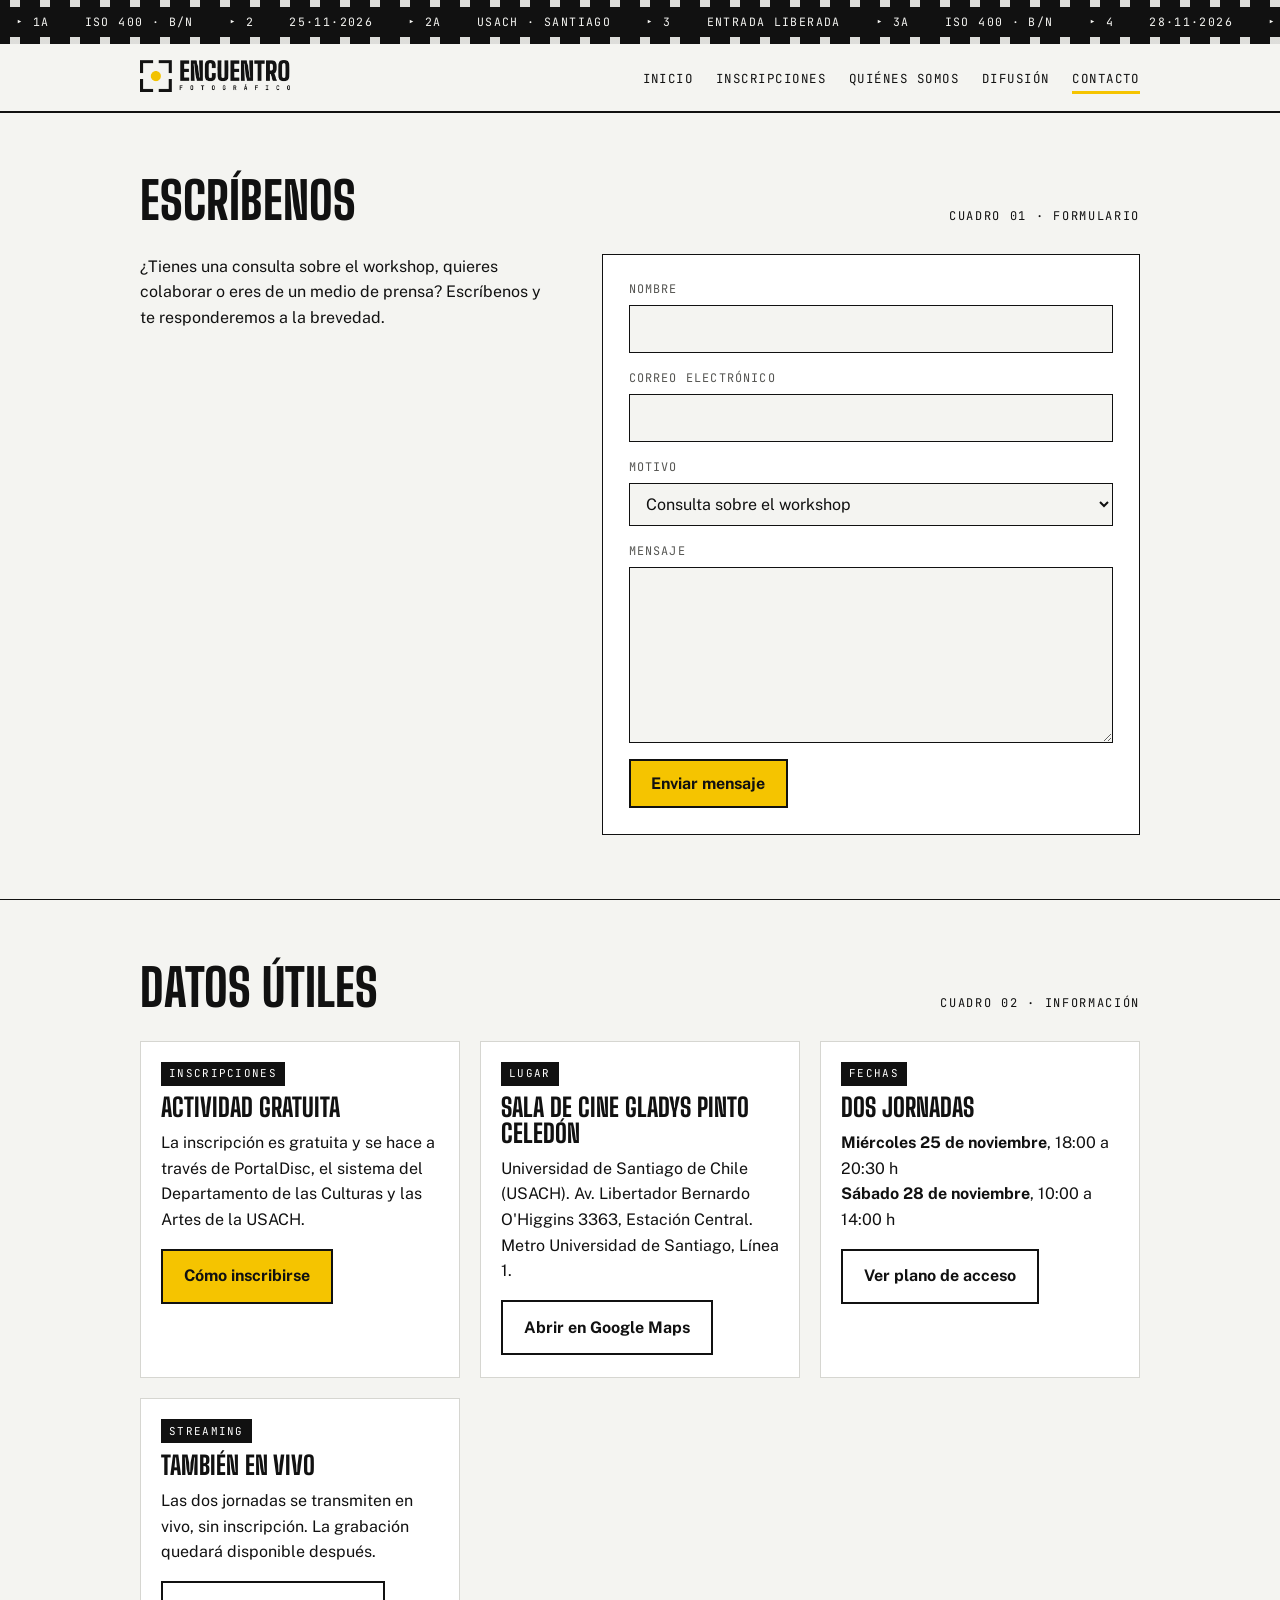
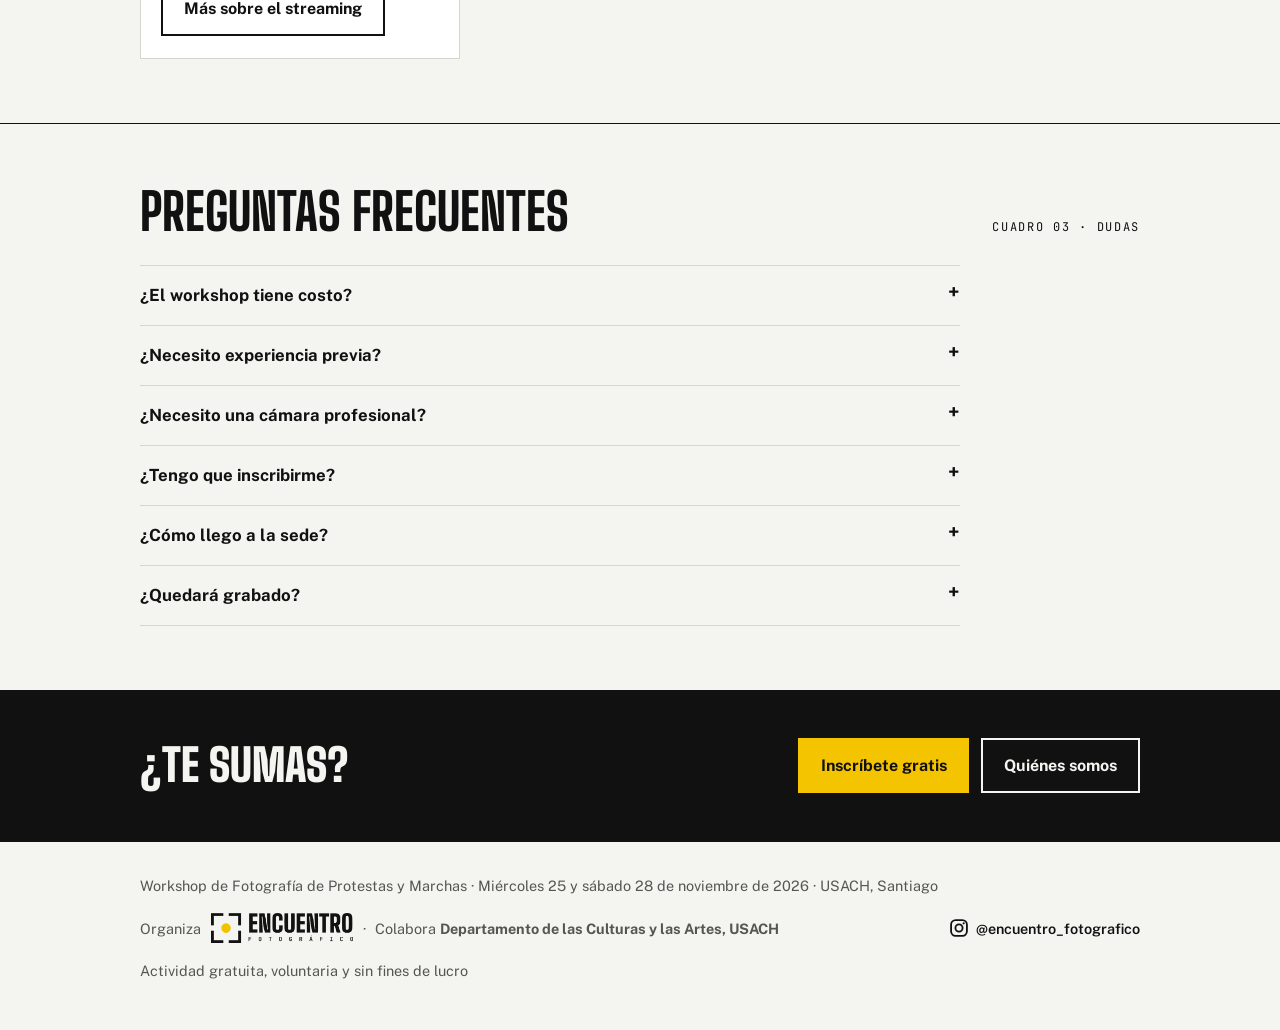
==== commit 360dddb1: "Menú: agrega enlace a Inscripciones Co-Authored-By: Claude Opus 5.5 <noreply@anthropic.com>" ====
--- a/contacto.html
+++ b/contacto.html
@@ -38,6 +38,7 @@
       <div class="panel-title"><span>Workshop gratuito</span><strong>Fotografía de <mark>protestas</mark><br>y marchas</strong></div>
       <ul>
         <li><a href="index.html">Inicio</a></li>
+        <li><a href="index.html#inscripciones">Inscripciones</a></li>
         <li><a href="quienes-somos.html">Quiénes somos</a></li>
         <li><a href="difusion.html">Difusión</a></li>
         <li><a href="contacto.html" aria-current="page">Contacto</a></li>
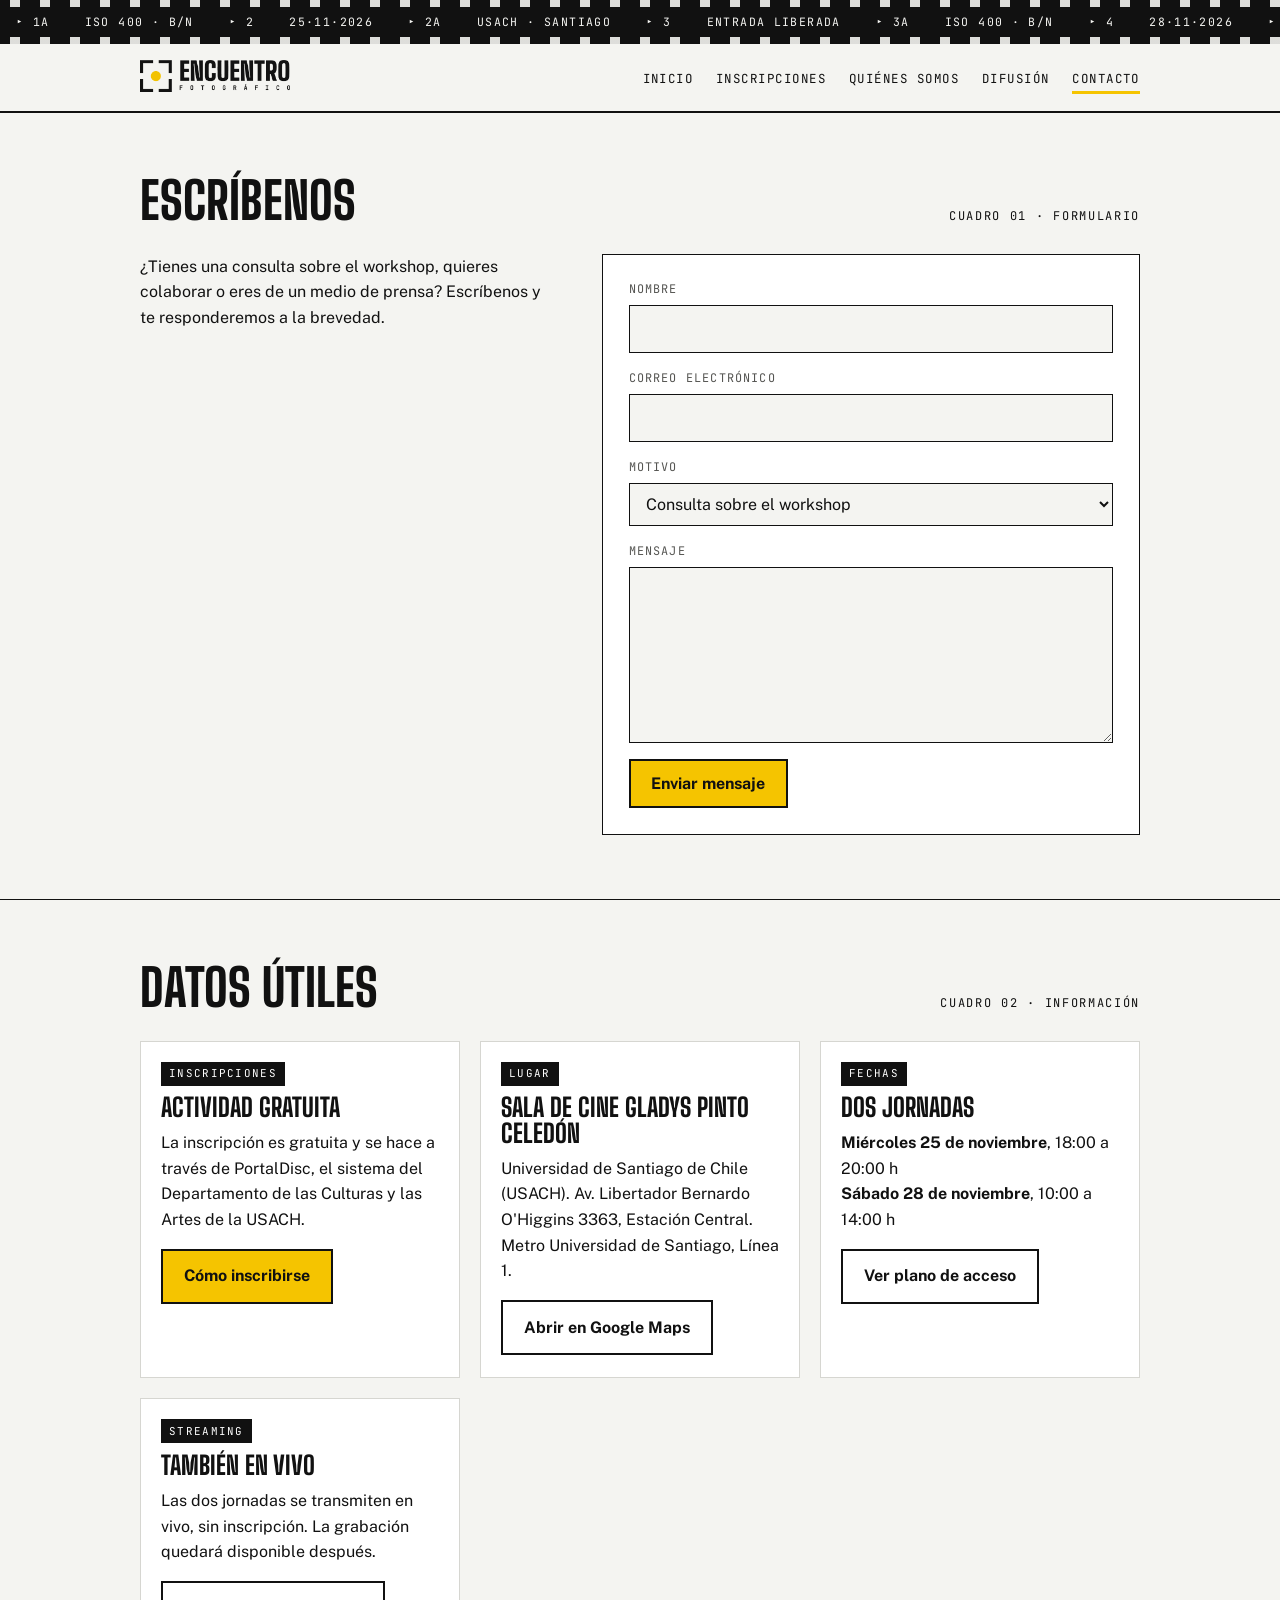
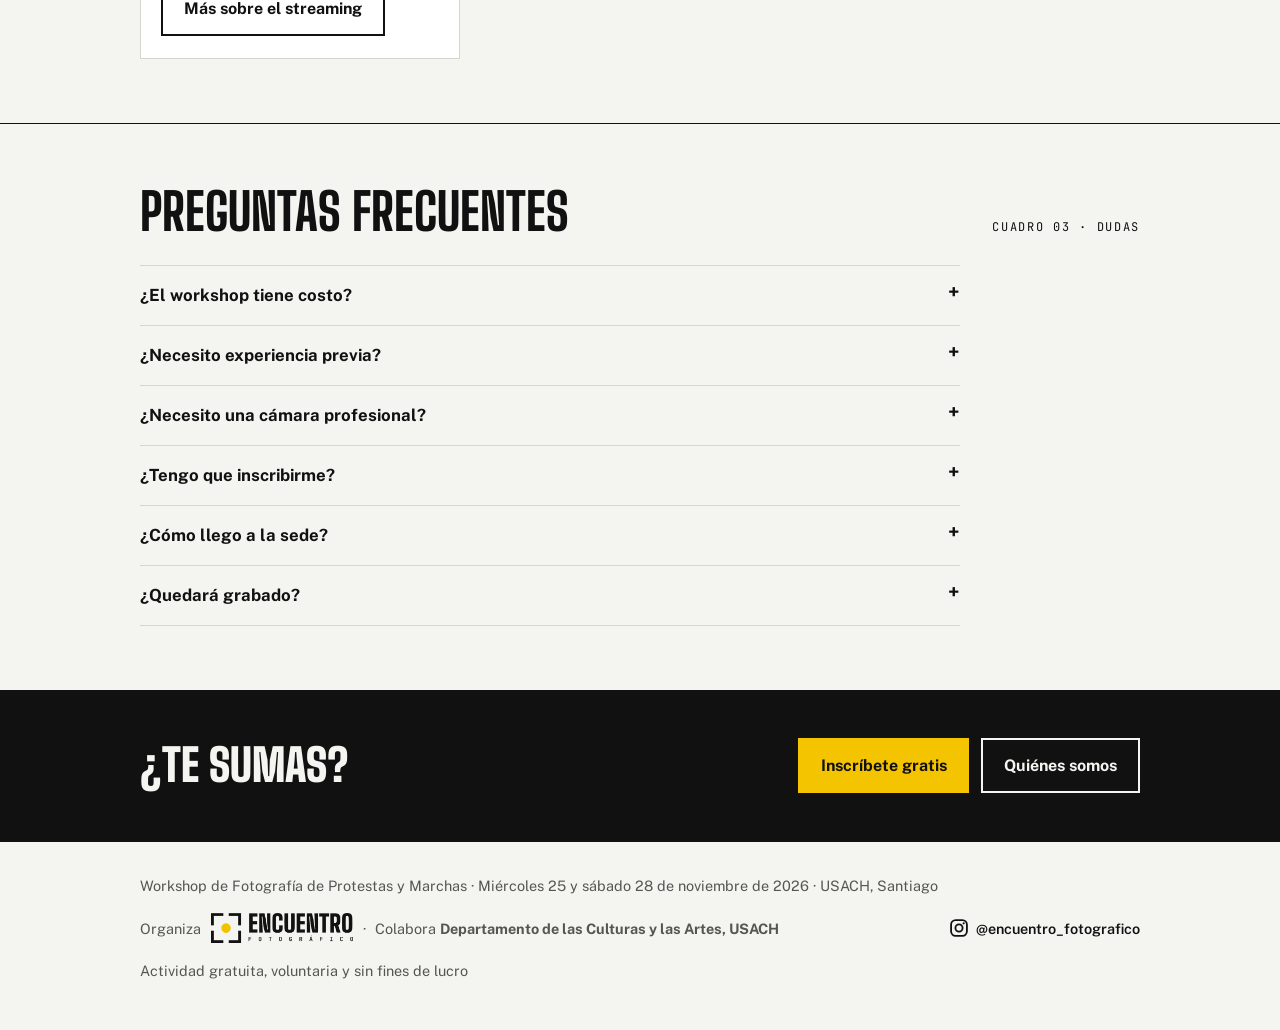
==== commit 6dc477f9: "Miércoles 25 termina a las 20:00 Co-Authored-By: Claude Opus 5.5 <noreply@anthropic.com>" ====
--- a/contacto.html
+++ b/contacto.html
@@ -97,7 +97,7 @@
         <article class="card">
           <span class="tag">Fechas</span>
           <h3>Dos jornadas</h3>
-          <p><strong>Miércoles 25 de noviembre</strong>, 18:00 a 20:30 h<br><strong>Sábado 28 de noviembre</strong>, 10:00 a 14:00 h</p>
+          <p><strong>Miércoles 25 de noviembre</strong>, 18:00 a 20:00 h<br><strong>Sábado 28 de noviembre</strong>, 10:00 a 14:00 h</p>
           <a class="btn ghost" href="index.html#lugar">Ver plano de acceso</a>
         </article>
         <article class="card">
@@ -115,7 +115,7 @@
       <div class="frame-head"><h2>Preguntas frecuentes</h2><span class="frame-no">Cuadro 03 · Dudas</span></div>
       <div class="faq">
         <details><summary>¿El workshop tiene costo?</summary><p>No. Es una actividad gratuita, voluntaria y sin fines de lucro.</p></details>
-        <details><summary>¿Necesito experiencia previa?</summary><p>No. El programa está pensado para quienes están empezando en la fotografía.</p></details>
+        <details><summary>¿Necesito experiencia previa?</summary><p>No. El programa está pensado para quienes desean aprender, tengan o no experiencia previa.</p></details>
         <details><summary>¿Necesito una cámara profesional?</summary><p>No. Revisaremos cómo trabajar tanto con cámara como con celular.</p></details>
         <details><summary>¿Tengo que inscribirme?</summary><p>Sí, si vas a asistir de forma presencial a la Sala de Cine Gladys Pinto Celedón. La inscripción se hace por PortalDisc. Para seguir el streaming no necesitas inscribirte.</p></details>
         <details><summary>¿Cómo llego a la sede?</summary><p>La sala está en la USACH, a pocos pasos de la estación Universidad de Santiago de la Línea 1 del Metro. En la página de inicio encontrarás el plano de acceso.</p></details>
